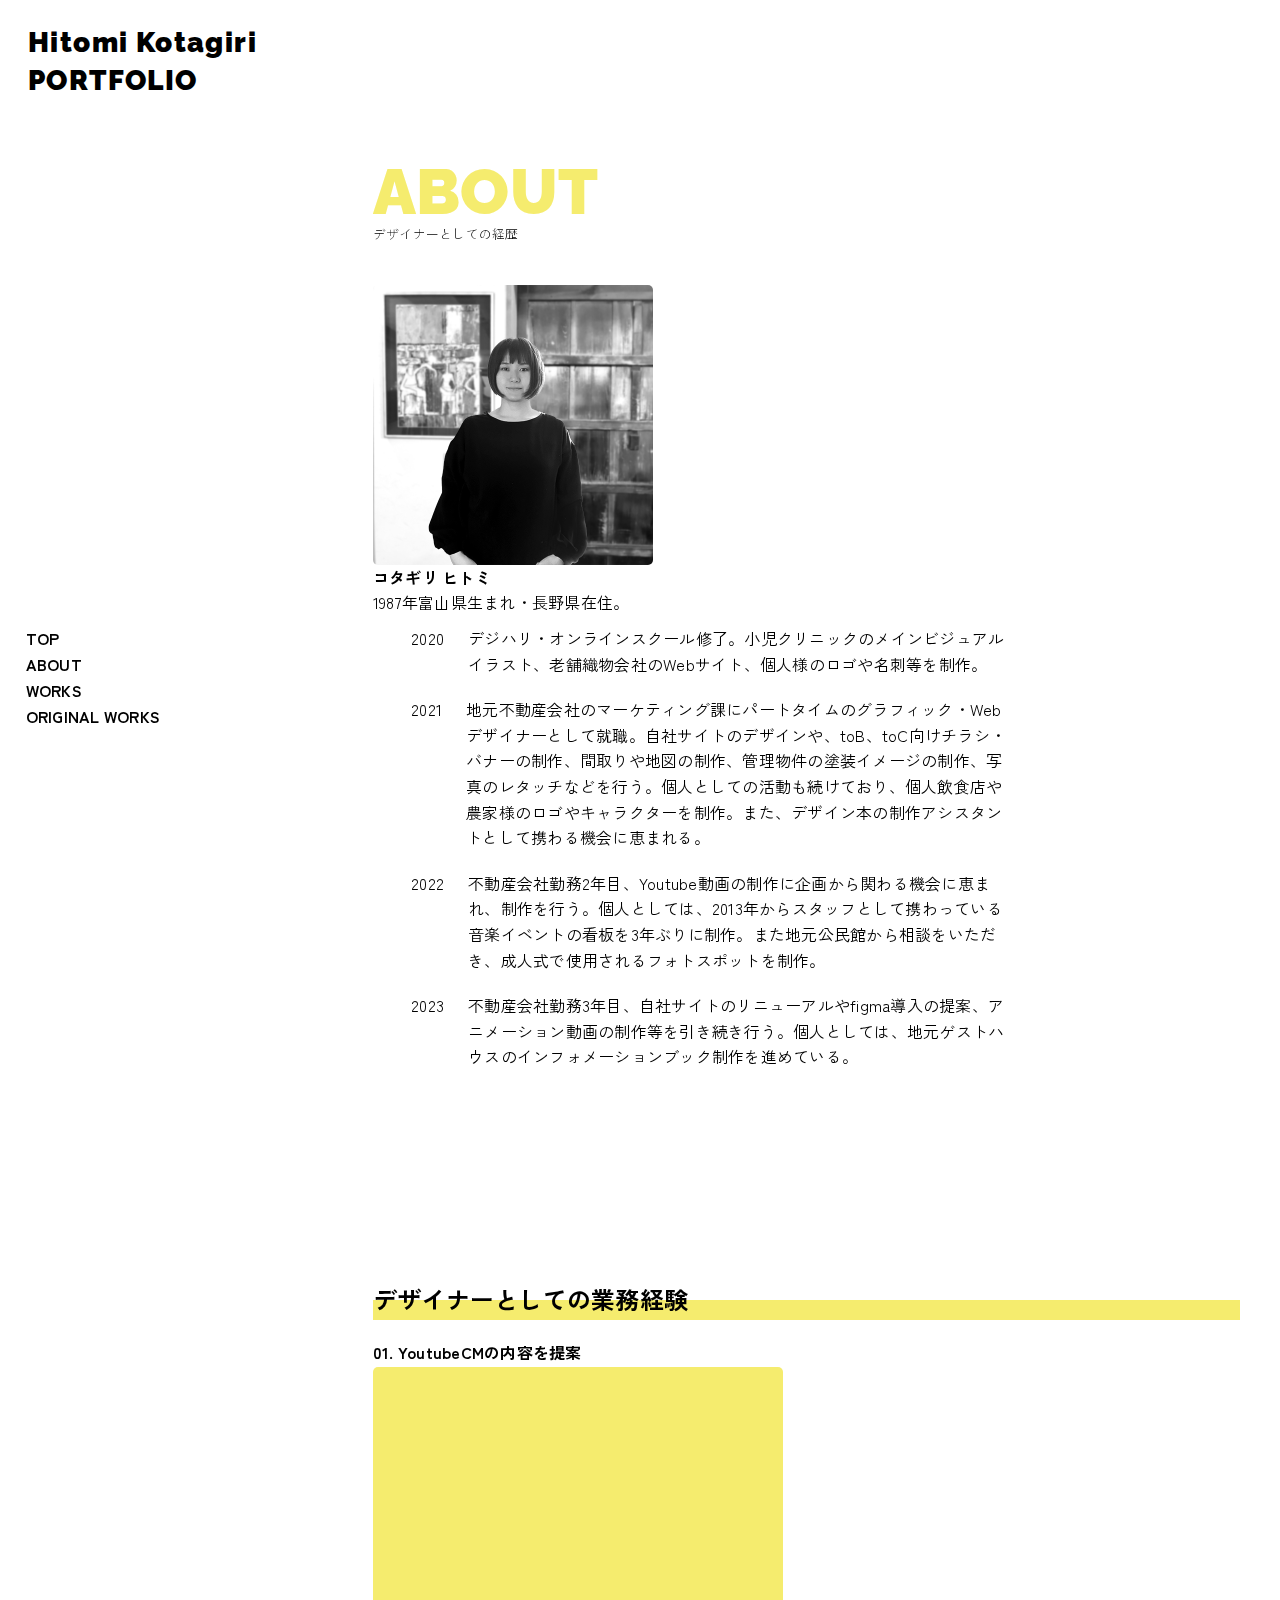
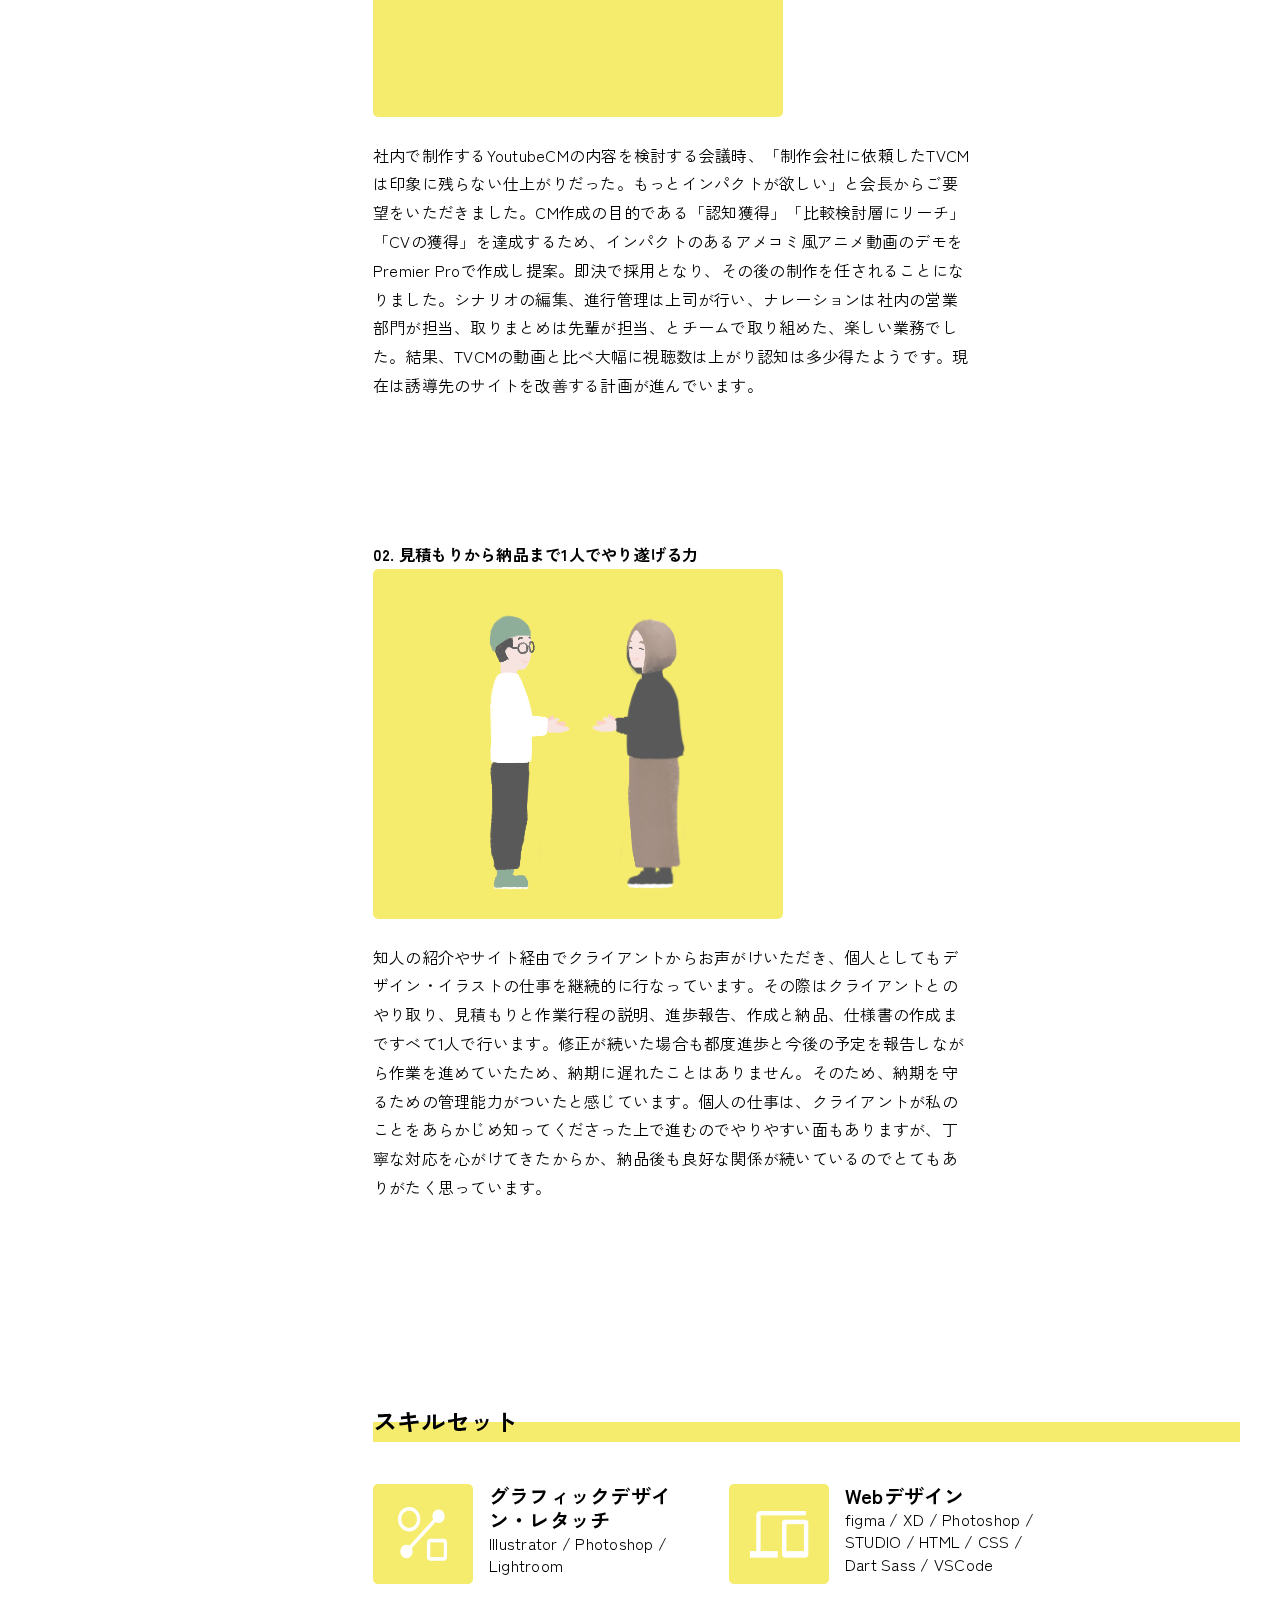
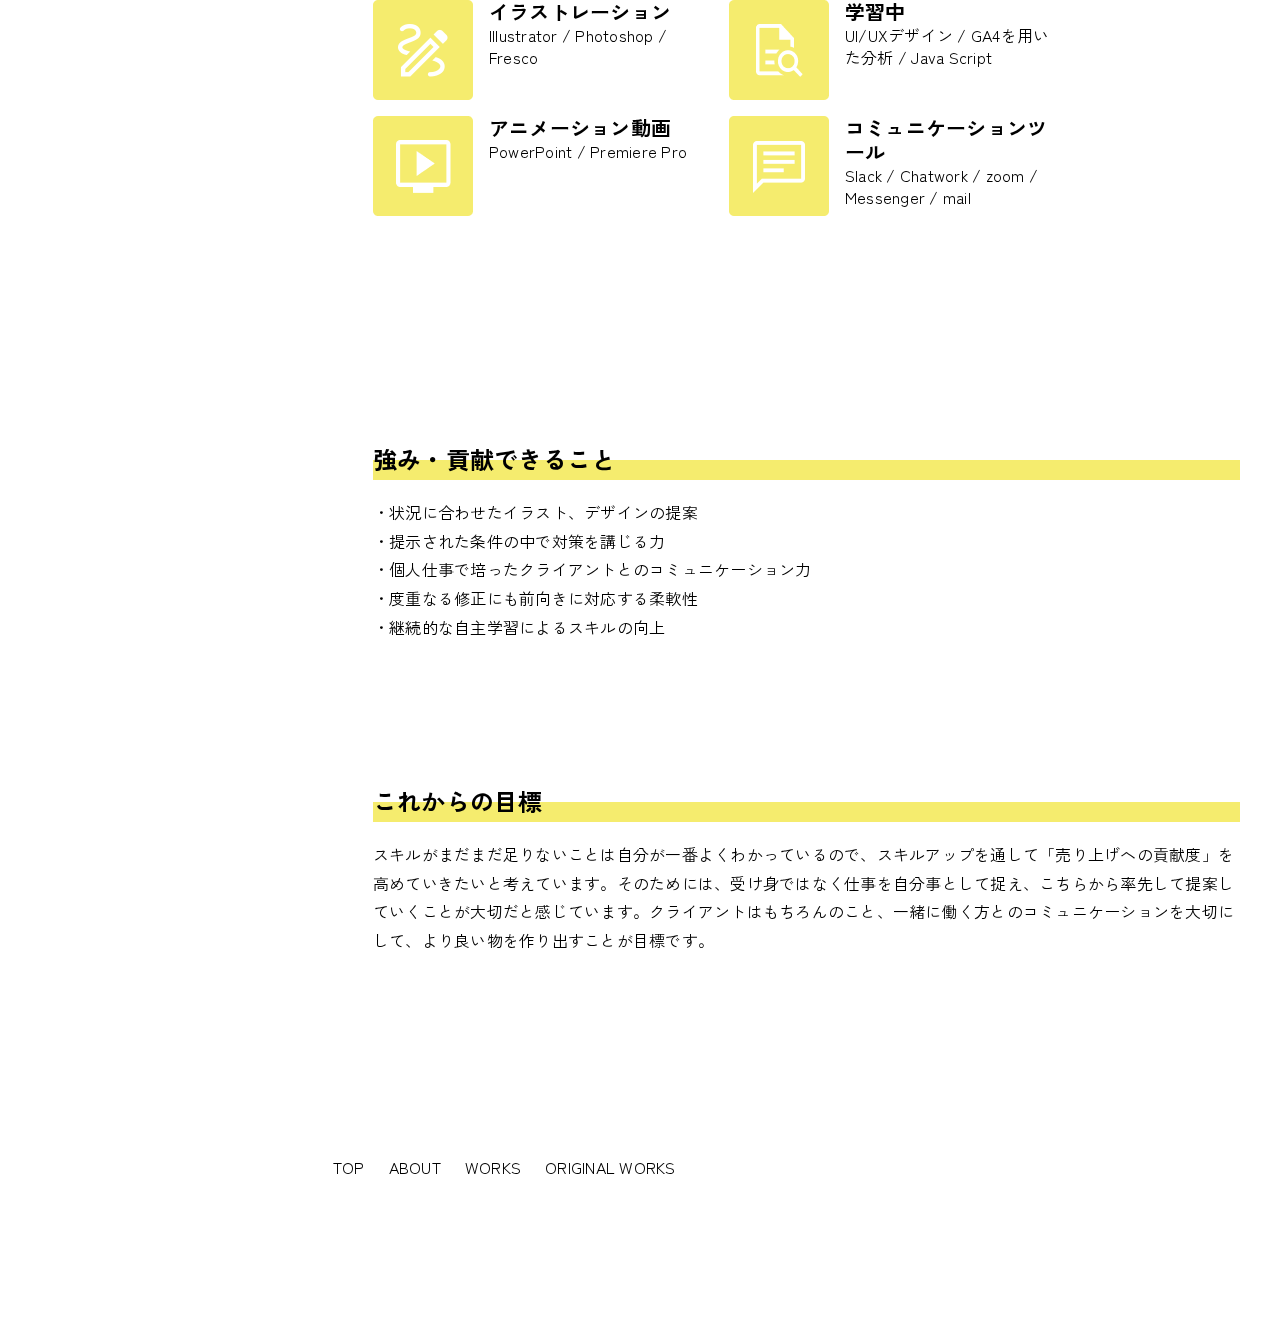
==== about.html @ 3692e44d "Worksとりあえず完成、OriginalWorksは途中" ====
<!doctype html>
<html lang="ja" prefix="og: http://ogp.me/ns#">

<head>
    <meta charset="utf-8">
    <meta name="viewport" content="width=device-width,initial-scale=1.0">
    <meta http-equiv="X-UA-Compatible" content="ie=edge">
    <title>Hitomi Kotagiri PORTFOLIO</title>
    <meta name="Description" content="グラフィックデザイナー/イラストレーター、Kotagiri Hitomiのポートフォリオです。">
    <meta property="og:title" content="Hitomi Kotagiri PORTFOLIO">
    <meta property="og:type" content="website">
    <meta property="og:url" content="https://">
    <meta property="og:image" content="https://">
    <meta property="og:site_name" content="Hitomi Kotagiri PORTFOLIO">
    <meta property="og:description" content="グラフィックデザイナー/イラストレーター、Kotagiri Hitomiのポートフォリオです。">
    <meta name="format-detection" content="telephone=no">
    <meta name="twitter:card" content="summary_large_image">
    <meta name="twitter:site" content="@" />
    <meta property="fb:app_id" content="App-ID" />
    <link rel="icon" href="/images/index/">
    <link rel="stylesheet" href="https://maxcdn.bootstrapcdn.com/font-awesome/4.7.0/css/font-awesome.min.css">
    <link rel="stylesheet" href="css/reset.css">
    <link rel="stylesheet" href="css/style.css">
    <link rel="preconnect" href="https://fonts.googleapis.com">
    <link rel="preconnect" href="https://fonts.gstatic.com" crossorigin>
    <link href="https://fonts.googleapis.com/css2?family=Zen+Kaku+Gothic+New:wght@300;400;500;700;900&display=swap" rel="stylesheet">
    <link href="https://fonts.googleapis.com/css2?family=Raleway:ital,wght@0,100;0,200;0,300;0,400;0,500;0,600;0,700;0,800;0,900;1,100;1,200;1,300;1,400;1,500;1,600;1,700;1,800;1,900&display=swap" rel="stylesheet">
</head>

<body>
    <header>
        <section class="header lower_header">
            <div class="header-container">
                <section>
                    <a href="index.html">
                        <p>Hitomi Kotagiri</p>
                        <p>PORTFOLIO</p>
                    </a>
                </section>
            </div>
        </section>
    </header>

    <main class="main-2">
        <button class="btn" onclick="document.querySelector('html').classList.toggle('open')">
            <img src="images/menu.png" alt="メニュー" class="btn-close" width="50%">
            <img src="images/menu-open.png" alt="メニュー開いた状態" class="btn-open" width="50%">
        </button>
        <nav class="navigation">
            <ul class="header-link">
                <li><a href="index.html">TOP</a></li>
                <li><a href="about.html">ABOUT</a></li>
                <li><a href="works.html">WORKS</a></li>
                <li><a href="originalworks.html">ORIGINAL WORKS</a></li>
            </ul>
        </nav>

        <div  class="main-container">
            <section class="category-container">
                <h4>ABOUT</h4>
                <p class="h4-sub">デザイナーとしての経歴</p>
                <div class="plof">
                    <div class="prof">
                        <img src="images/prof-FIX.jpg" alt="プロフィール写真" width="280" height="auto">
                        <h5>コタギリ ヒトミ</h5>
                        <p>1987年富山県生まれ・長野県在住。</p>
                    </div>
                    <div>
                        <p class="about-plof-text">
                            <div class="about-container">
                                <dl class="about-item">
                                    <dt class="about-title">2020</dt>
                                    <dd class="about-detail">デジハリ・オンラインスクール修了。小児クリニックのメインビジュアルイラスト、老舗織物会社のWebサイト、個人様のロゴや名刺等を制作。</dd>
                                </dl>
                                <dl class="about-item">
                                    <dt class="about-title">2021</dt>
                                    <dd class="about-detail">地元不動産会社のマーケティング課にパートタイムのグラフィック・Webデザイナーとして就職。自社サイトのデザインや、toB、toC向けチラシ・バナーの制作、間取りや地図の制作、管理物件の塗装イメージの制作、写真のレタッチなどを行う。個人としての活動も続けており、個人飲食店や農家様のロゴやキャラクターを制作。また、デザイン本の制作アシスタントとして携わる機会に恵まれる。</dd>
                                </dl>
                                <dl class="about-item">
                                    <dt class="about-title">2022</dt>
                                    <dd class="about-detail">不動産会社勤務2年目、Youtube動画の制作に企画から関わる機会に恵まれ、制作を行う。個人としては、2013年からスタッフとして携わっている音楽イベントの看板を3年ぶりに制作。また地元公民館から相談をいただき、成人式で使用されるフォトスポットを制作。</dd>
                                </dl>
                                <dl class="about-item">
                                    <dt class="about-title">2023</dt>
                                    <dd class="about-detail">不動産会社勤務3年目、自社サイトのリニューアルやfigma導入の提案、アニメーション動画の制作等を引き続き行う。個人としては、地元ゲストハウスのインフォメーションブック制作を進めている。</dd>
                                </dl>
                            </div>
                        </p>
                    </div>
                </div>
            </section>
    
            <section class="category-container">
                <h6 id="cm">デザイナーとしての業務経験</h6>
                <p class="about-line"></p>
                <section class="about-column">
                    <div class="plof">
                        <div>
                            <h5>01. YoutubeCMの内容を提案</h5>
                            <div class="image-anime">
                                <img src="images/cm-column-1.png" alt="提案イラスト1">
                                <img src="images/cm-column-2.png" alt="提案イラスト2">
                            </div>
                        </div>
                        <div>
                            <p class="about-plof-text about-column-text">
                                社内で制作するYoutubeCMの内容を検討する会議時、「制作会社に依頼したTVCMは印象に残らない仕上がりだった。もっとインパクトが欲しい」と会長からご要望をいただきました。CM作成の目的である「認知獲得」「比較検討層にリーチ」「CVの獲得」を達成するため、インパクトのあるアメコミ風アニメ動画のデモをPremier Proで作成し提案。即決で採用となり、その後の制作を任されることになりました。シナリオの編集、進行管理は上司が行い、ナレーションは社内の営業部門が担当、取りまとめは先輩が担当、とチームで取り組めた、楽しい業務でした。結果、TVCMの動画と比べ大幅に視聴数は上がり認知は多少得たようです。現在は誘導先のサイトを改善する計画が進んでいます。
                            </p>
                        </div>
                    </div>
                </section>
                <section class="about-column">
                    <div class="plof">
                        <div>
                            <h5>02. 見積もりから納品まで1人でやり遂げる力</h5>
                            <div class="about-column-img">
                                <img src="images/communication.png" alt="コミュニケーション">
                            </div>
                        </div>
                        <div>
                            <p class="about-plof-text about-column-text">
                                知人の紹介やサイト経由でクライアントからお声がけいただき、個人としてもデザイン・イラストの仕事を継続的に行なっています。その際はクライアントとのやり取り、見積もりと作業行程の説明、進歩報告、作成と納品、仕様書の作成まですべて1人で行います。修正が続いた場合も都度進歩と今後の予定を報告しながら作業を進めていたため、納期に遅れたことはありません。そのため、納期を守るための管理能力がついたと感じています。個人の仕事は、クライアントが私のことをあらかじめ知ってくださった上で進むのでやりやすい面もありますが、丁寧な対応を心がけてきたからか、納品後も良好な関係が続いているのでとてもありがたく思っています。
                            </p>
                        </div>
                    </div>
                </section>
            </section>
    
            <section class="category-container">
                <h6>スキルセット</h6>
                <p class="about-line"></p>
                <section class="about-column skillset">
                    <section class="skillset-list">
                        <img src="images/icon-grafic.png" alt="グラフィックデザイン・レタッチ" width="100">
                        <div class="skillset-text">
                            <h5>グラフィックデザイン・レタッチ</h5>
                            <p>Illustrator / Photoshop / Lightroom</p>
                        </div>
                    </section>
                    <section class="skillset-list">
                        <img src="images/icon-web.png" alt="Webデザイン" width="100">
                        <div class="skillset-text">
                            <h5>Webデザイン</h5>
                            <p>figma / XD / Photoshop / STUDIO / HTML / CSS / Dart Sass /  VSCode<p>
                        </div>
                    </section>
                    <section class="skillset-list">
                        <img src="images/icon-illust.png" alt="イラストレーション" width="100">
                        <div class="skillset-text">
                            <h5>イラストレーション</h5>
                            <p>Illustrator / Photoshop / Fresco</p>
                        </div>
                    </section>
                    <section class="skillset-list">
                        <img src="images/icon-study.png" alt="学習中" width="100">
                        <div class="skillset-text">
                            <h5>学習中</h5>
                            <p>UI/UXデザイン / GA4を用いた分析 / Java Script</p>
                        </div>
                    </section>
                    <section class="skillset-list">
                        <img src="images/icon-anime.png" alt="アニメーション動画" width="100">
                        <div class="skillset-text">
                            <h5>アニメーション動画</h5>
                            <p>PowerPoint / Premiere Pro</p>
                        </div>
                    </section>
                    <section class="skillset-list">
                        <img src="images/icon-com.png" alt="コミュニケーションツール" width="100">
                        <div class="skillset-text">
                            <h5>コミュニケーションツール</h5>
                            <p>Slack / Chatwork / zoom / Messenger / mail</p>
                        </div>
                    </section>
                </section>
            </section>
            
            <section class="category-container">
                <h6>強み・貢献できること</h6>
                <p class="about-line"></p>
                <section class="about-column">
                    <ul>
                        <li>・状況に合わせたイラスト、デザインの提案</li>
                        <li>・提示された条件の中で対策を講じる力</li>
                        <li>・個人仕事で培ったクライアントとのコミュニケーション力</li>
                        <li>・度重なる修正にも前向きに対応する柔軟性</li>
                        <li>・継続的な自主学習によるスキルの向上</li>
                    </ul>        
            </section>
    
            <section class="category-container">
                <h6>これからの目標</h6>
                <p class="about-line"></p>
                <section class="about-column">
                    <p class="about-column-text-nextgorl">スキルがまだまだ足りないことは自分が一番よくわかっているので、スキルアップを通して「売り上げへの貢献度」を高めていきたいと考えています。そのためには、受け身ではなく仕事を自分事として捉え、こちらから率先して提案していくことが大切だと感じています。クライアントはもちろんのこと、一緒に働く方とのコミュニケーションを大切にして、より良い物を作り出すことが目標です。</p>
                </section>
            </section>
        </div>
         
        <footer>
            <ul>
                <li><a href="index.html">TOP</a></li>
                <li><a href="about.html">ABOUT</a></li>
                <li><a href="works.html">WORKS</a></li>
                <li><a href="originalworks.html">ORIGINAL WORKS</a></li>
            </ul>
        </footer>
    </div>
</main>
</body>
</html>
---- css/style.css ----
@charset "UTF-8";
/* CSS Document */
html {
  font-size: 62.5%;
}

:root{
  --yellow: #F5EC6E;
  --black: #000;
  --white: #fff;
  --v-space: clamp(110px, 20vw, 200px);
}

body {
  color: #000;
  font-family: 'Zen Kaku Gothic New', sans-serif, "Helvetica Neue", Arial, "Hiragino Kaku Gothic ProN", "Hiragino Sans", Meiryo, sans-serif;
  font-size: 1.6rem;
  font-weight: 400;
  letter-spacing: 0.025rem;
  line-height: 1.6;
  background-color: var(--white);
}

li {
  list-style: none;
}

a {
  color: var(--black);
  text-decoration: none;
}

img {
  max-width: 100%;
  height: auto;
}

/*************************
*    header
*************************/
.header{
  position: fixed;
  width: 100%;
  height: 800px;
  background: var(--yellow);
}

.header-container{
  position: absolute;
  width: 265px;
  height: 729px;
  left: 28px;
  top: 24px;
  font-family: 'Raleway';
  font-style: normal;
  font-weight: 900;
  font-size: 28px;
  line-height: 38px;
  letter-spacing: 0.05em;
}

.header-link{
  position: fixed;
  font-weight: 700;
  font-size: 16px;
  line-height: 26px;
  top: 625px;
  left: 2vw;
  }

/***********　navigation　**************/
.btn{
  position: fixed;
  right: 8px;
  top: 2.5vh;
}

.open .btn{
  z-index: 110;
}

.btn .btn-close{
  display: revert;
}

.open .btn .btn-close{
  display: none;
}

.btn .btn-open{
  display: none;
}

.open .btn .btn-open{
  display: revert;
}

/* 幅が950px以上 */
@media (min-width:950px){
  .btn{
    display: none;
  }
}

/* 幅が949px以下 */
@media (max-width:949px){
  .navigation .header-link{
    position: fixed;
    inset: 0 -100% 0 100%;
    z-index: 100;
    padding: 40px;
    height: 16%;
    background-color: #fffffff7;
    transition: transform 0.3s;
  }
  .open .navigation .header-link{
    transform: translate(-100%, 0);
  }
  .open body{
    position: relative;
    overflow: hidden;
  }
}

/*************************
*    hero-img
*************************/
  main{
    position: absolute;
    width: 74%;
    margin-left: 26%;
    height: auto;
  }

  .hero-img{
    position: relative;
    width: auto;
    height: clamp(250px, 50vw, 500px);
    margin: 80px 40px 40px 40px;
  }

  .main-img-area{
    text-align: right;
    margin-right: 4vw;
  }

  .hero-title{
    position: absolute;
    width: 36vw;
    height: auto;
    top: 39vh;
    left: 2vw;
  }

  .main-container{
    background-color: #fff;
    padding: 0 40px;
  }

  .hero-text{
  font-size: clamp(14px,2vw,24px);
  font-weight: 500;
  text-align: right;
  margin: 24px 0 80px 0;
  }

  .hero-text span{
    color: var(--yellow);
    margin-right: 1vw;
    font-weight: 700;
    padding-left: 40px;
  }

  /* 幅が949px以下 */
  @media (max-width:949px){
    main{
      width: 100%;
      height: auto;
      margin: auto;
      top: 400px;
    }
    .main-container{
      padding: 0 24px;
    }
    .hero-img{
      margin-top: -40vh;
      width: 64vw;
      height: auto;
    }
    .hero-title{
      width: 57vw;
      height: auto;
      top: 4vh;
      left: 3vw;
    }
  }

  /* 幅が700px以下 */
  @media (max-width:700px){
    .hero-img{
      margin-top: -32vh;
      width: 72vw;
      height: auto;
      padding-bottom: 80px;
    }
    .hero-title{
      width: 80vw;
      height: auto;
      top: 4vh;
      left: 16vw;
    }
  }

/***********　topカテゴリ　**************/

  h4{
    font-family: 'Raleway';
    font-weight: 900;
    font-size: 64px;
    line-height: 1;
    color: var(--yellow);
  }
  .h4-sub{
    font-size: small;
    font-weight: lighter;
    margin-bottom: 40px;
  }
  .about-plof-text{
    max-width: 600px;
    height: auto;
    padding: 0 40px;
  }

  .plof{
    display: flex;
    flex-direction: row;
    flex-wrap: nowrap;
    justify-content: flex-start;
  }
  .plof img{
    border-radius: 5px;
  }

  .btn-category{
    width: clamp(250px, 50vw, 300px);
    border-bottom: 1px solid var(--black);
    text-align: left;
  }
  .button-container{
    text-align: right;
  }
  .category-container{
    margin-bottom: var(--v-space);
  }

  /* 幅が1300px以下 */
  @media (max-width:1300px){
    .plof{
      display: block;
   }
  }

   /* 幅が779px以下 */
    @media (max-width:779px){
    .about-plof-text{
      margin: 24px 0;
      padding: 0;
      }
    }


/******** index_実績一覧 **********/

  .posts-container{
    display: grid;
    grid-template-columns: repeat(2, 1fr);
    gap: 2vw;
    max-width: 900px;
    margin-bottom: 40px;
  }
  .post img{
    aspect-ratio: 1 / 1;
    object-fit: cover;
    width: 100%;
    height: auto;
    border-radius: 5px;
  }
  .post a{
    display: block;
  }
  .post h5{
    margin: 1em 0 0.5em;
    min-height: 0vw;
  }
  .post p{
    max-width: 27em;
    min-height: 0vw;
  }

  /* 幅が477px以下 */
  @media (max-width:477px){
    .posts-container{
      display: flex;
	    overflow-x: scroll;
    }
    .post{
      min-width: 90%;
    }
    .post p{
      margin-bottom: 24px;
    }
  }

/*************************
*    ABOUT
*************************/
.main-2{
  top: 160px;
}

h6{
  position: absolute;
  font-size: 24px;
  font-weight: 700;
  z-index: 1;
}

.about-line{
  position: relative;
  border-bottom: solid 20px var(--yellow);
  top: 20px;
}

.lower_header{
  background-color: #fff;
}

.about-item{
      display: flex;
  }

.about-title{
  margin: 0 24px 0 0;
  padding: 10px 0;
  text-align: left;
  }

.about-detail{
  padding: 10px 0;
  }

.about-container{
  max-width: 600px;
  margin: 0 3vw;
}

.about-column{
  margin: 38px 0 140px 0;
  line-height: 1.8;
}

.about-column-text{
  margin-top: 24px;
  line-height: 1.8;
}

.about-column-img{
  width: 410px;
  height: auto;
}

/******** about-画像切り替え ***********/
.image-anime{
  position: relative;
  overflow: hidden;
  width: 410px;
  height: 350px;
  background-color: var(--yellow);
  border-radius: 5px;
}

.image-anime img{
  display: block;
  position: absolute;
  width: inherit;
  height: inherit;
  opacity: 0;
  animation: slideAnime 8s ease infinite;
}

.image-anime img:nth-of-type(1){
  animation-delay: 0s;
}
.image-anime img:nth-of-type(2){
  animation-delay: 4s;
}
@keyframes slideAnime{
  0%{ opacity: 0;}
  6%{ opacity: 1;}
	50%{ opacity: 1;}
  56%{ opacity: 0;}
	100%{ opacity: 0;}
}

.skillset-text{
  width: 224px;
  padding: 0 16px;
}
.skillset-text h5{
  font-size: 20px;
  line-height: 1.2;
}
.skillset-text p{
  line-height: 1.4;
}
.skillset-list{
  display: flex;
  width: 340px;
  height: auto;
}
.skillset{
  display: flex;
  flex-direction: row;
  flex-wrap: wrap;
  align-content: center;
  justify-content: flex-start;
  align-items: flex-start;
  gap: 16px;
  padding: 24px 0;
  max-width: 1060px;
}
.about-column-text-nextgorl{
  max-width: 1060px;
}

/* 幅が1300px以下 */
@media (max-width:1300px){
  .about-column-text{
    padding: 0;
  }
}

 /* 幅が949px以下 */
 @media (max-width:949px){
 }

/* 幅が477px以下 */
@media (max-width:477px){
  .image-anime {
    width: 328px;
    height: 280px;
    margin: auto;
  }
  .about-column-img{
    width: 90%;
  }
  .btn{
    right: 8xw;
  }
}

/*************************
*    WORKS
*************************/
/* ポップアップウインドウの設定 */
.popup {
  background-color: #efefef;
  box-shadow: 0 0 0 9999px rgba(0, 0, 0, .8);
  border-radius: 5px;
  display: none;
  position: fixed;
  top: 0;
  left: 0;
  right: 0;
  bottom: 0;
  margin: auto;
  width: 90vw;
  height: 90vh;
  overflow-y: scroll;
}
.pop-img img{
  border-radius: 5px;
}

/* チェックボックスの初期設定 */
#popup-on-1{
  display: none;
}
#popup-on-2{
  display: none;
}
#popup-on-3{
  display: none;
}
#popup-on-4{
  display: none;
}
#popup-on-5{
  display: none;
}
#popup-on-6{
  display: none;
}
#popup-on-7{
  display: none;
}
#popup-on-8{
  display: none;
}

/* チェックされたらポップアップウインドウを開く */
#popup-on-1:checked + .popup{
  display: block;
}
#popup-on-2:checked + .popup{
  display: block;
}
#popup-on-3:checked + .popup{
  display: block;
}
#popup-on-4:checked + .popup{
  display: block;
}
#popup-on-5:checked + .popup{
  display: block;
}
#popup-on-6:checked + .popup{
  display: block;
}
#popup-on-7:checked + .popup{
  display: block;
}
#popup-on-8:checked + .popup{
  display: block;
}

/* 閉じるアイコン（右上） */
.icon-close{
  color: var(--black);
  font-size: 30px;
  padding: 0 10px;
  position: absolute;
  right: 0;
}

/* 閉じるボタン */
.x-close{
  font-family: 'Raleway';
  font-weight: 600;
  background: var(--white);
  border-radius: 30px;
  color: var(--black);
  padding: 10px;
  cursor: pointer;
  margin: 10px auto;
  width: 90%;
  text-align: center;
}

/* 開くボタン */
.x-open{
  background: #fff;
  border-radius: 10px;
  color: #fff;
  padding: 10px;
  cursor: pointer;
  margin: auto;
  width: 95%;
  text-align: center;
}

/* ポップアップの内容 */
.pop-container{
  display: flex;
  flex-direction: row;
  flex-wrap: wrap;
  align-content: flex-start;
  justify-content: flex-start;
  align-items: center;
  gap: 4px;
}
.popup-content{
  margin: 40px auto 40px auto;
  width: 90%;
  animation-name: fade;
  animation-duration: 2s;
}

@keyframes fade{
0%{
  opacity: 0;
}
100%{
  opacity: 1;
}
}

.popup-inner{
  max-width: 1080px;
  margin: auto;
}

.popup-inner h5{
  margin-bottom: 24px;
}
.popup-inner p{
  max-width: 1080px;
  line-height: 1.8;
  margin: 24px 0;
}

.garally-staff-container{
  color: #707070;
  margin: 40px 0;
}

.garally-staff-list{
  display: flex;
}
.staff-title{
  padding: 2px 0;
  margin: 0 16px 0 0;
  text-align: left;
}
.staff-detail{
  padding: 2px 0;
}
.pop-inner-img{
  gap: 24px;
  display: flex;
  flex-direction: row;
  flex-wrap: wrap;
  justify-content: flex-start;
}
.link-text{
  color: rgb(44, 115, 214);
  font-weight: bold;
}

/*************************
*    footer
*************************/
footer ul{
  display: flex;
  gap: 24px;
  padding-bottom: 160px;
}

@media (max-width:477px){
  footer ul{
    display: block;
    margin: 16px 0;
  }
}
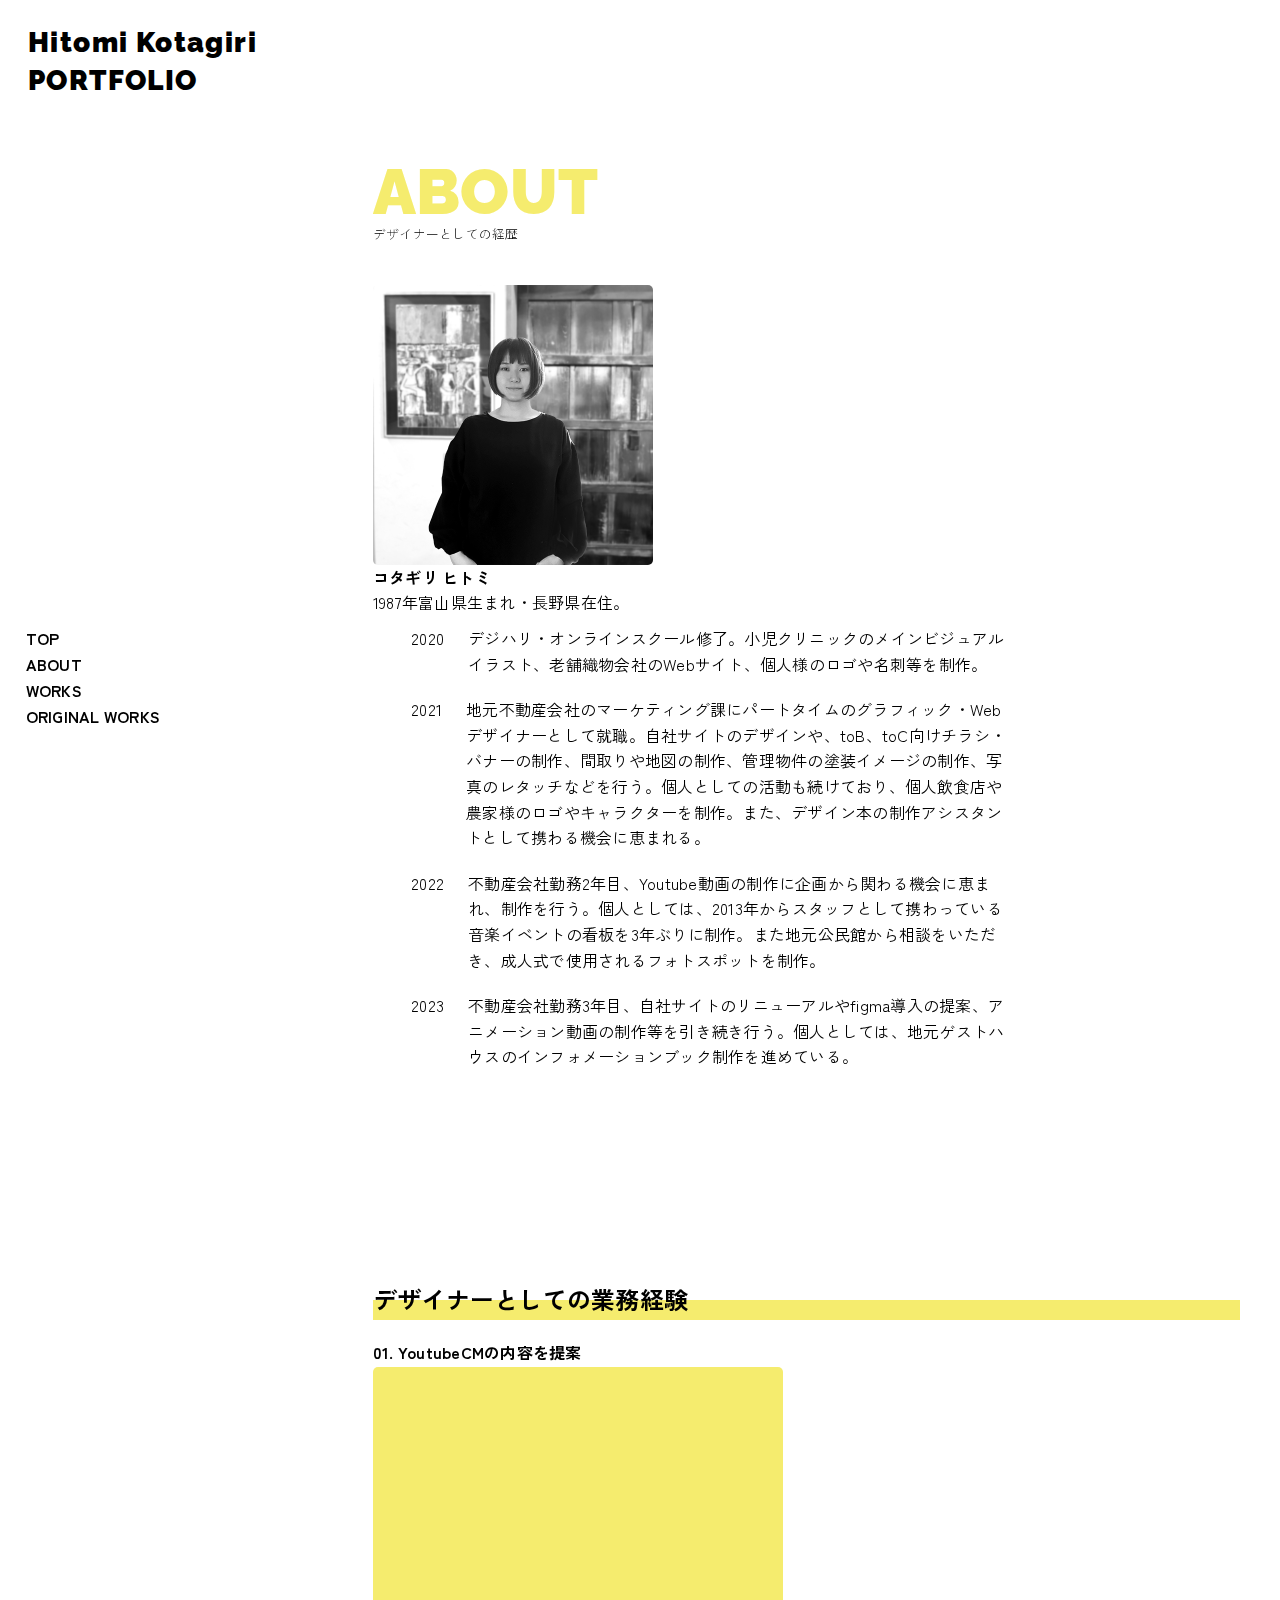
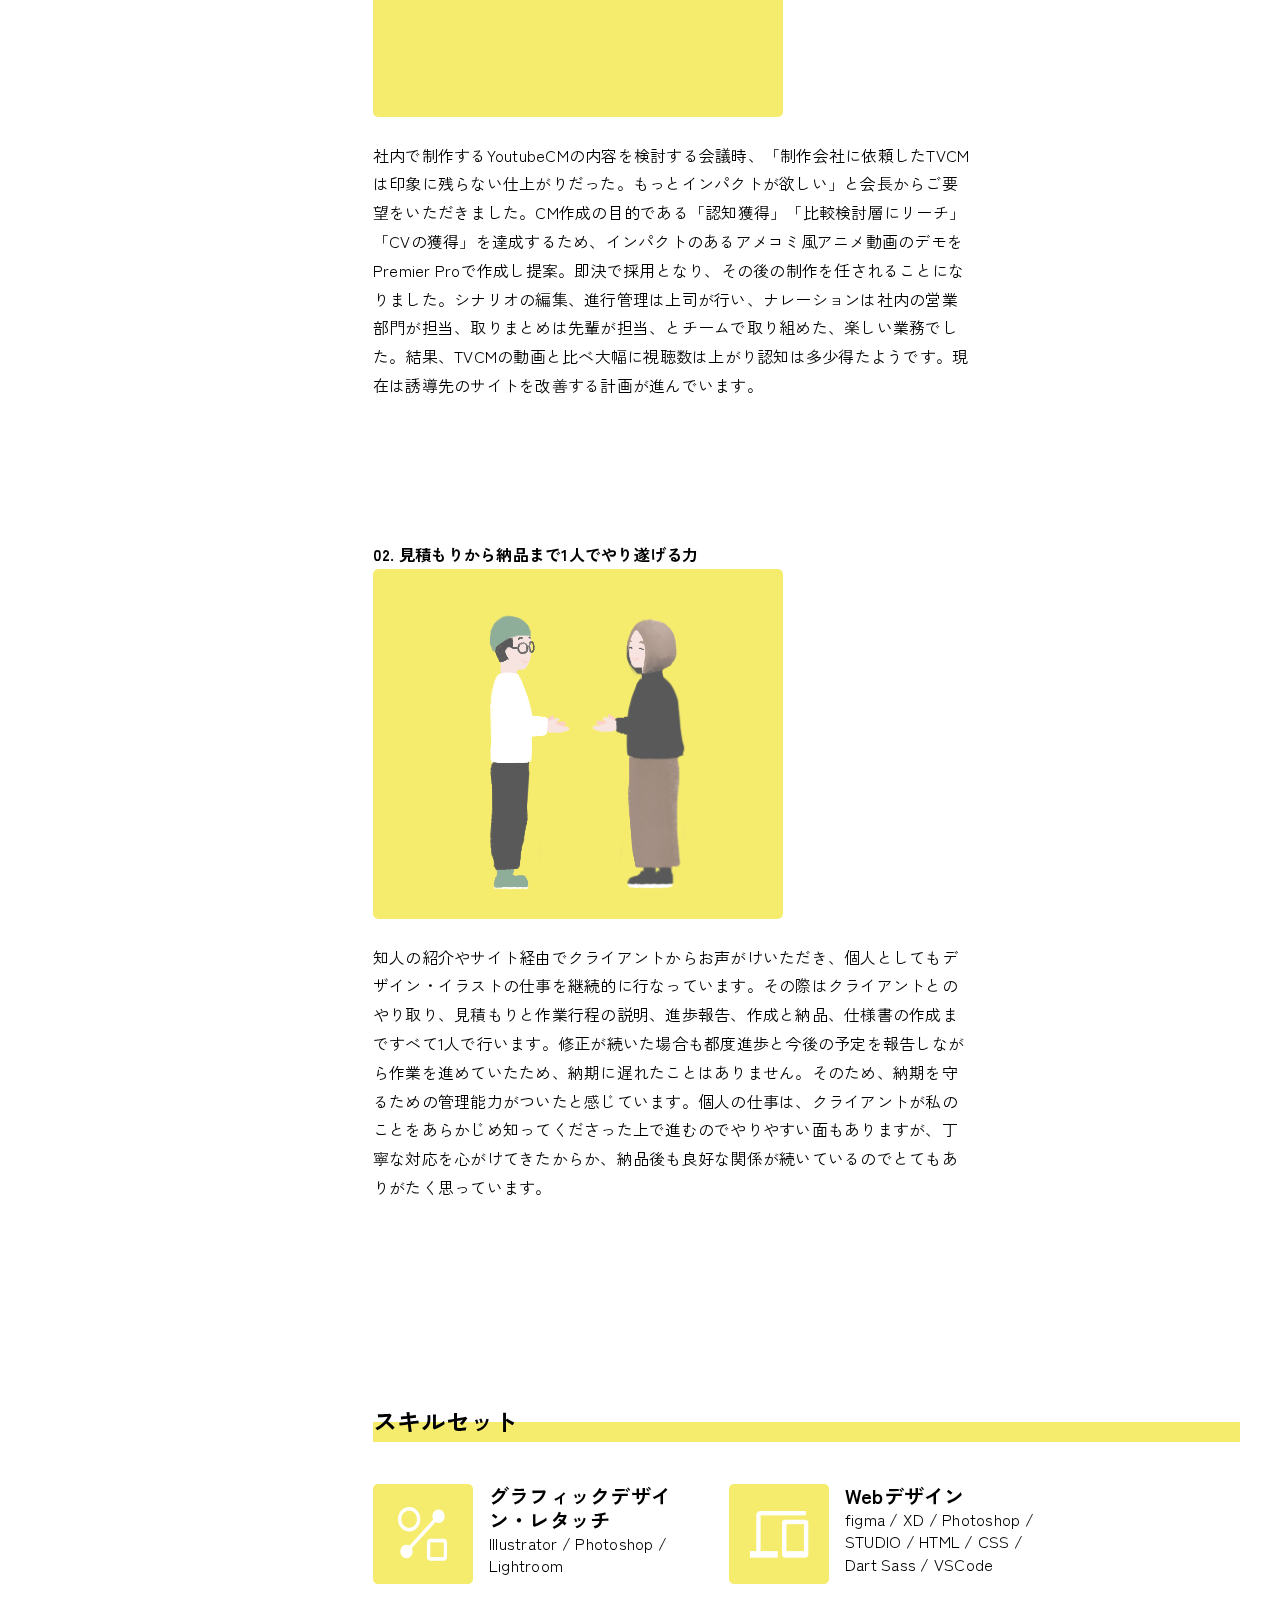
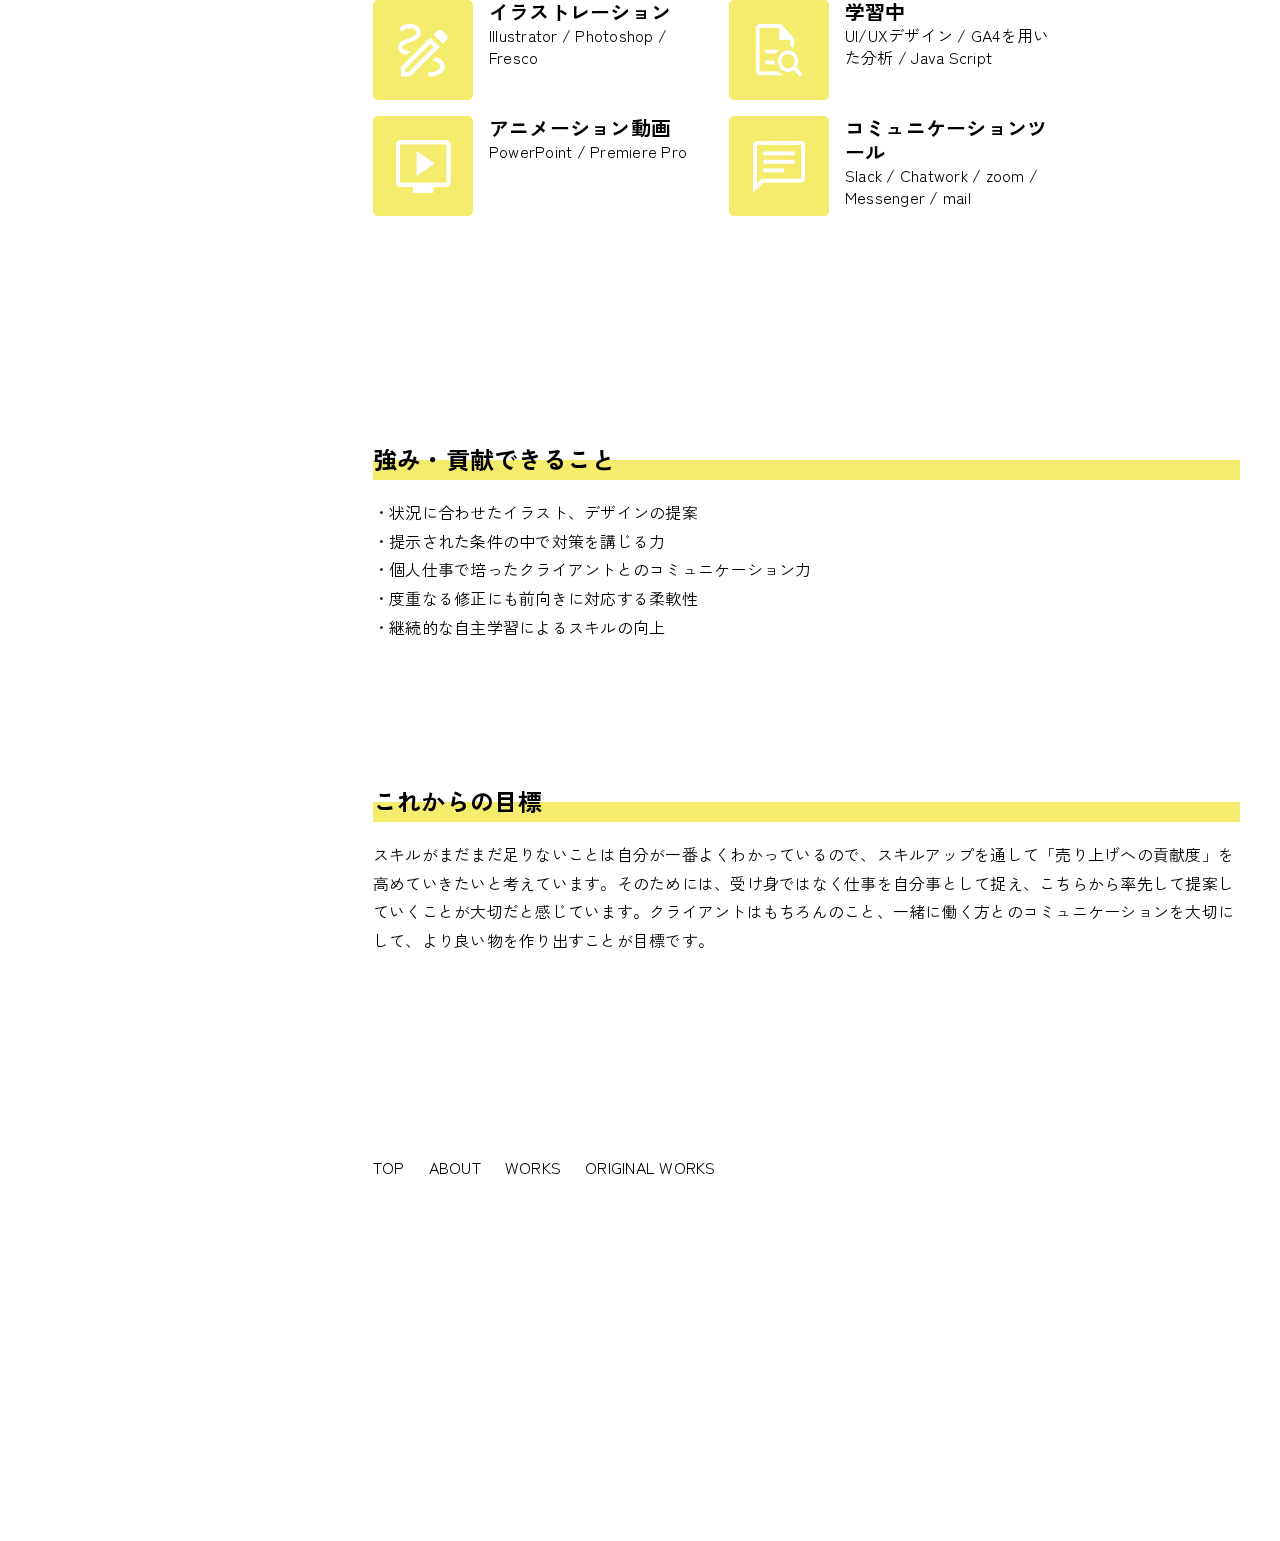
==== commit a01eac7e: "実績更新と調整" ====
--- a/about.html
+++ b/about.html
@@ -195,16 +195,15 @@
                     <p class="about-column-text-nextgorl">スキルがまだまだ足りないことは自分が一番よくわかっているので、スキルアップを通して「売り上げへの貢献度」を高めていきたいと考えています。そのためには、受け身ではなく仕事を自分事として捉え、こちらから率先して提案していくことが大切だと感じています。クライアントはもちろんのこと、一緒に働く方とのコミュニケーションを大切にして、より良い物を作り出すことが目標です。</p>
                 </section>
             </section>
+            <footer>
+                <ul>
+                    <li><a href="index.html">TOP</a></li>
+                    <li><a href="about.html">ABOUT</a></li>
+                    <li><a href="works.html">WORKS</a></li>
+                    <li><a href="originalworks.html">ORIGINAL WORKS</a></li>
+                </ul>
+            </footer>
         </div>
-         
-        <footer>
-            <ul>
-                <li><a href="index.html">TOP</a></li>
-                <li><a href="about.html">ABOUT</a></li>
-                <li><a href="works.html">WORKS</a></li>
-                <li><a href="originalworks.html">ORIGINAL WORKS</a></li>
-            </ul>
-        </footer>
     </div>
 </main>
 </body>
--- a/css/style.css
+++ b/css/style.css
@@ -625,13 +625,6 @@
 .staff-detail{
   padding: 2px 0;
 }
-.pop-inner-img{
-  gap: 24px;
-  display: flex;
-  flex-direction: row;
-  flex-wrap: wrap;
-  justify-content: flex-start;
-}
 .link-text{
   color: rgb(44, 115, 214);
   font-weight: bold;
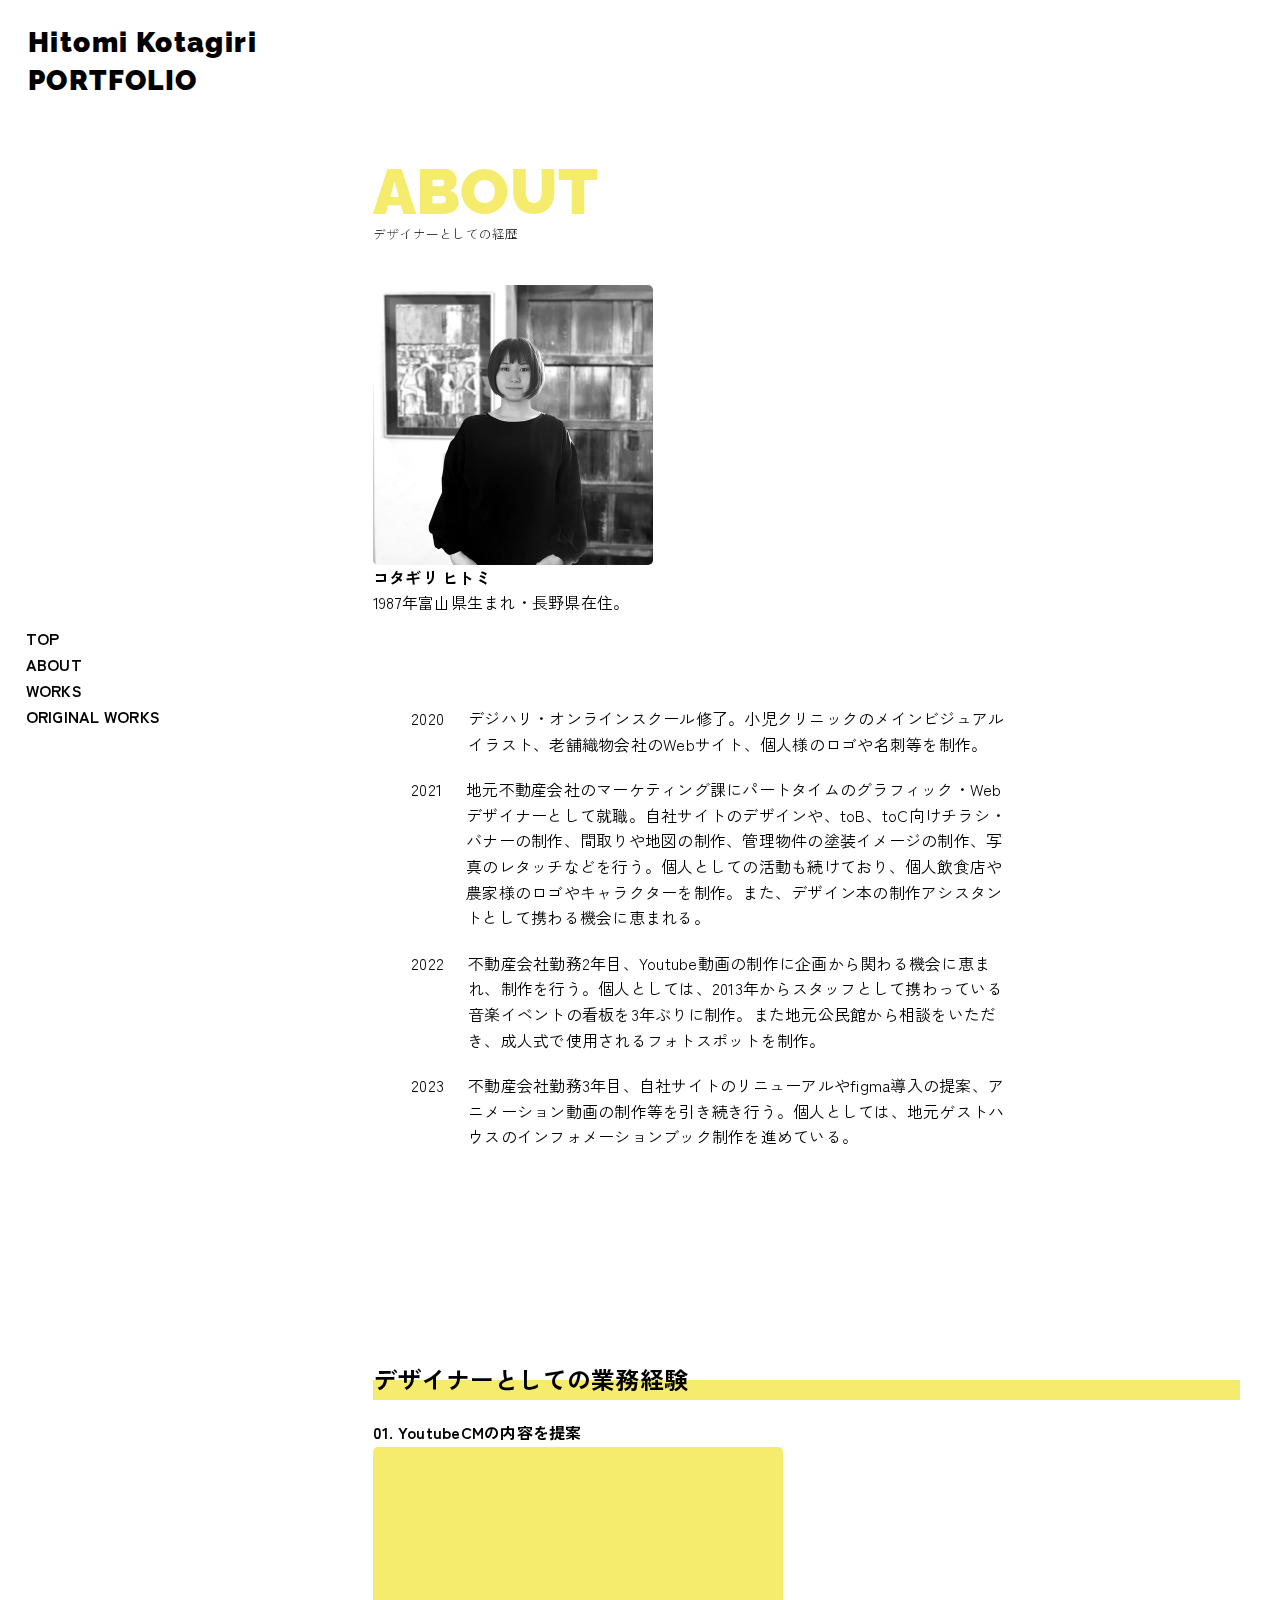
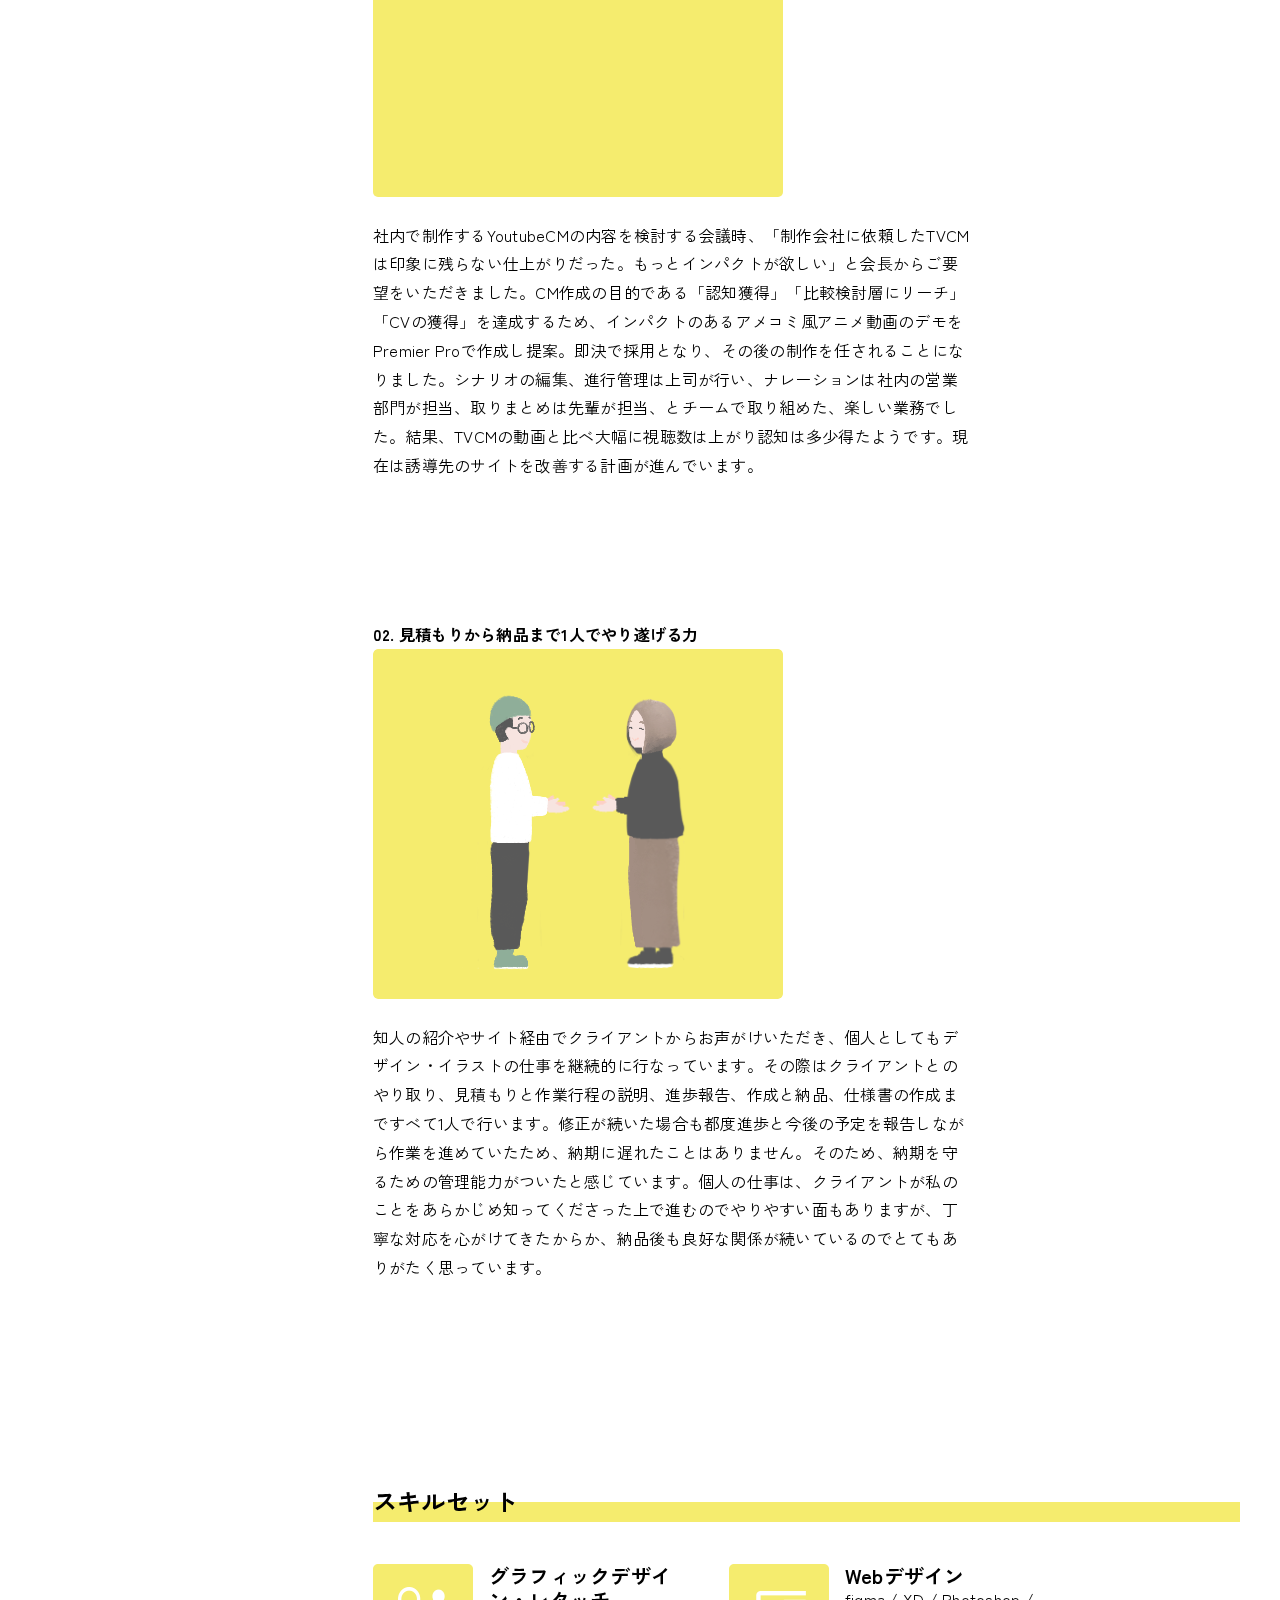
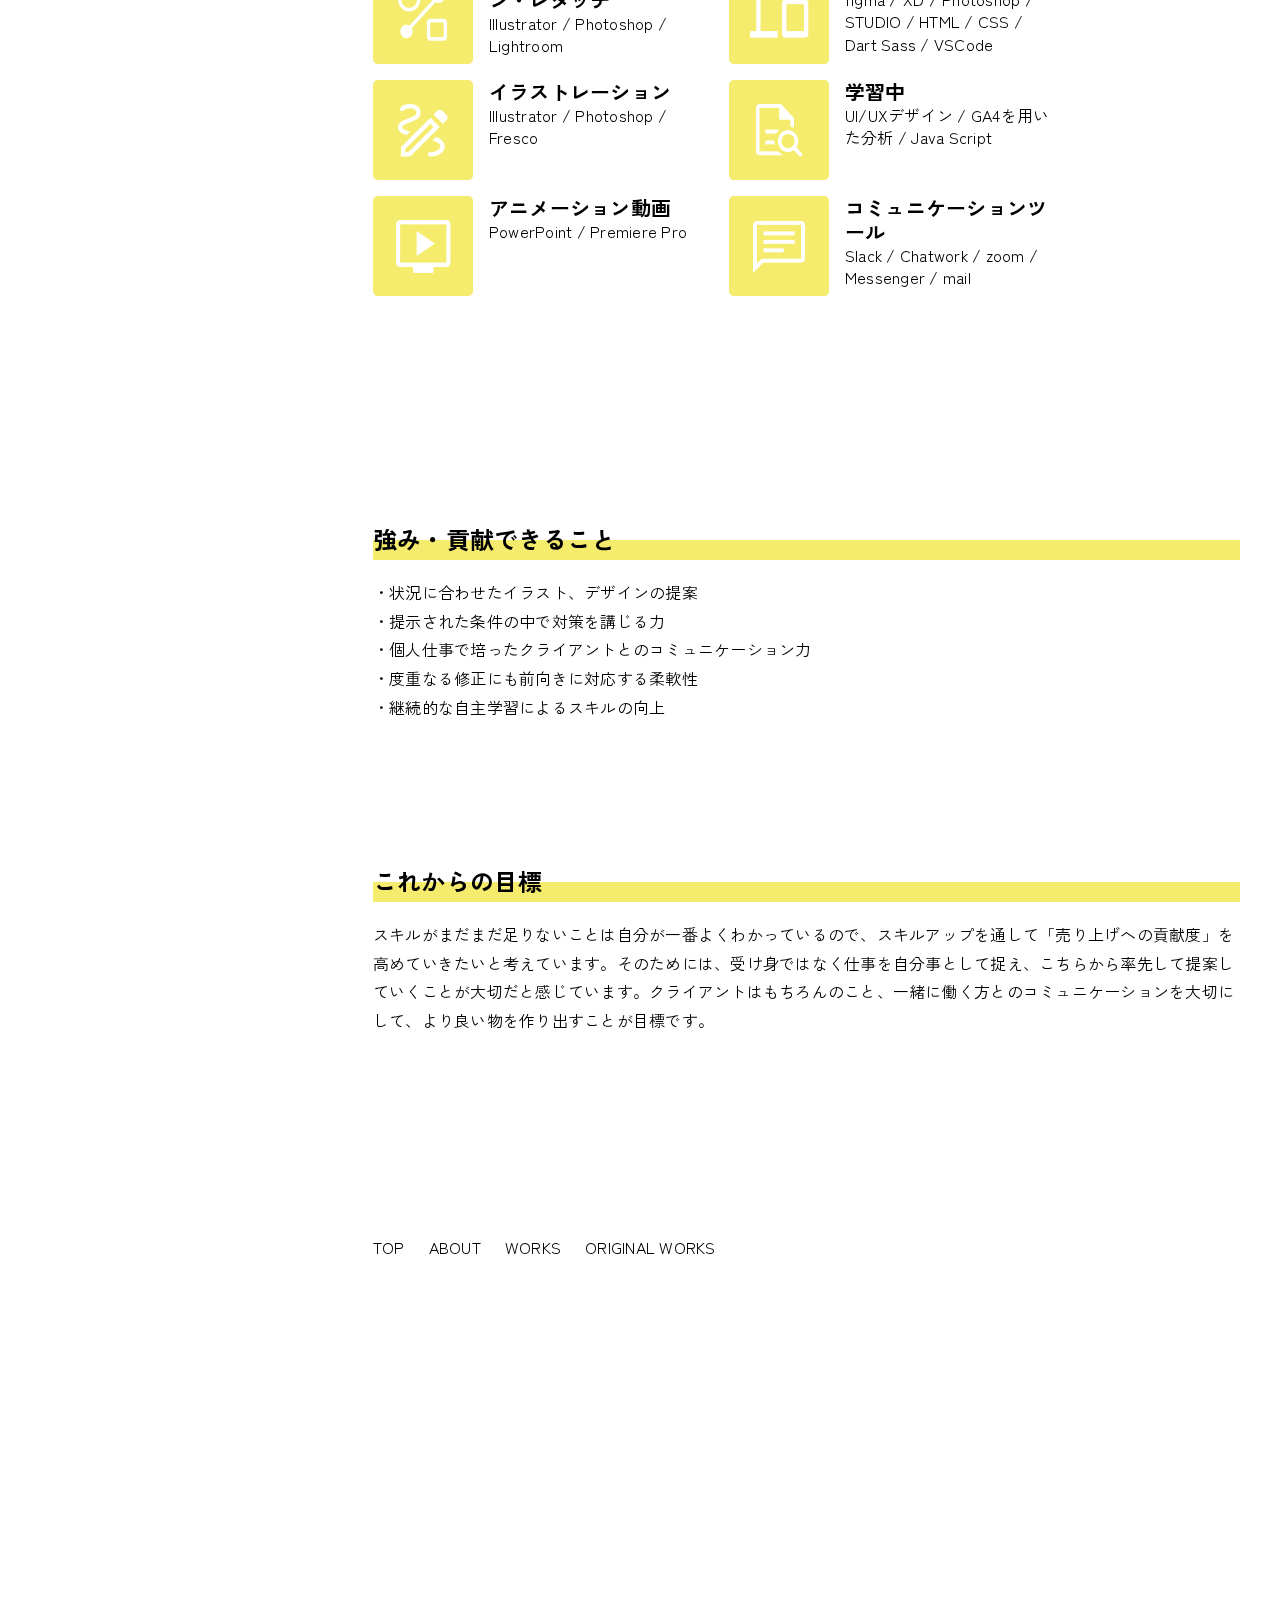
==== commit 4a1d1488: "アニメーション設定" ====
--- a/about.html
+++ b/about.html
@@ -27,7 +27,7 @@
     <link href="https://fonts.googleapis.com/css2?family=Raleway:ital,wght@0,100;0,200;0,300;0,400;0,500;0,600;0,700;0,800;0,900;1,100;1,200;1,300;1,400;1,500;1,600;1,700;1,800;1,900&display=swap" rel="stylesheet">
 </head>
 
-<body>
+<body  class="wrap">
     <header>
         <section class="header lower_header">
             <div class="header-container">
@@ -206,5 +206,21 @@
         </div>
     </div>
 </main>
+<!-- スクロールでふわっと表示 -->
+<script type="text/javascript">
+    const targets = document.getElementsByClassName('fade');
+    for(let i = targets.length; i--;){
+     let observer = new IntersectionObserver((entries, observer) => {
+      for(let j = entries.length; j--;){
+       if (entries[j].isIntersecting) {
+        entries[j].target.classList.add('active');
+       } else{
+        entries[j].target.classList.remove('active');
+       }
+      }
+     });
+     observer.observe(targets[i]);
+    }
+    </script>
 </body>
 </html>--- a/css/style.css
+++ b/css/style.css
@@ -33,6 +33,27 @@
 img {
   max-width: 100%;
   height: auto;
+}
+
+/********* cssのみ ふわっとページ遷移 *********/
+.wrap {
+	animation: fadein 3s forwards;
+}
+
+@keyframes fadein {
+	0% {opacity: 0}
+	100% {opacity: 1}
+}
+
+/********* javascriptでスクロール時にフェードイン*********/
+.fade {
+	opacity: 0;
+	transform: translateY(30px);
+	transition: opacity 1.5s, transform 1s;
+}
+.fade.active {
+	opacity: 1;
+	transform: translateY(0px);
 }
 
 /*************************
@@ -158,7 +179,7 @@
   }
 
   .hero-text{
-  font-size: clamp(14px,2vw,24px);
+  font-size: clamp(13px,2vw,24px);
   font-weight: 500;
   text-align: right;
   margin: 24px 0 80px 0;
@@ -170,7 +191,7 @@
     font-weight: 700;
     padding-left: 40px;
   }
-
+  
   /* 幅が949px以下 */
   @media (max-width:949px){
     main{
@@ -228,7 +249,7 @@
   .about-plof-text{
     max-width: 600px;
     height: auto;
-    padding: 0 40px;
+    padding: 40px;
   }
 
   .plof{
@@ -239,6 +260,7 @@
   }
   .plof img{
     border-radius: 5px;
+    animation: var(--fadeup);
   }
 
   .btn-category{
@@ -295,6 +317,9 @@
   .post p{
     max-width: 27em;
     min-height: 0vw;
+  }
+  .posts-text-container{
+    padding: 8px;
   }
 
   /* 幅が477px以下 */
@@ -440,10 +465,6 @@
   }
 }
 
- /* 幅が949px以下 */
- @media (max-width:949px){
- }
-
 /* 幅が477px以下 */
 @media (max-width:477px){
   .image-anime {
@@ -474,13 +495,23 @@
   right: 0;
   bottom: 0;
   margin: auto;
-  width: 90vw;
+  width: 56vw;
   height: 90vh;
   overflow-y: scroll;
 }
+
+ /* 幅が949px以下 */
+ @media (max-width:949px){
+  .popup{
+    width: 90vw;
+    height: 90vh;
+  }
+ }
+
 .pop-img img{
   border-radius: 5px;
 }
+
 
 /* チェックボックスの初期設定 */
 #popup-on-1{
@@ -643,5 +674,6 @@
   footer ul{
     display: block;
     margin: 16px 0;
+    padding-bottom: 0;
   }
 }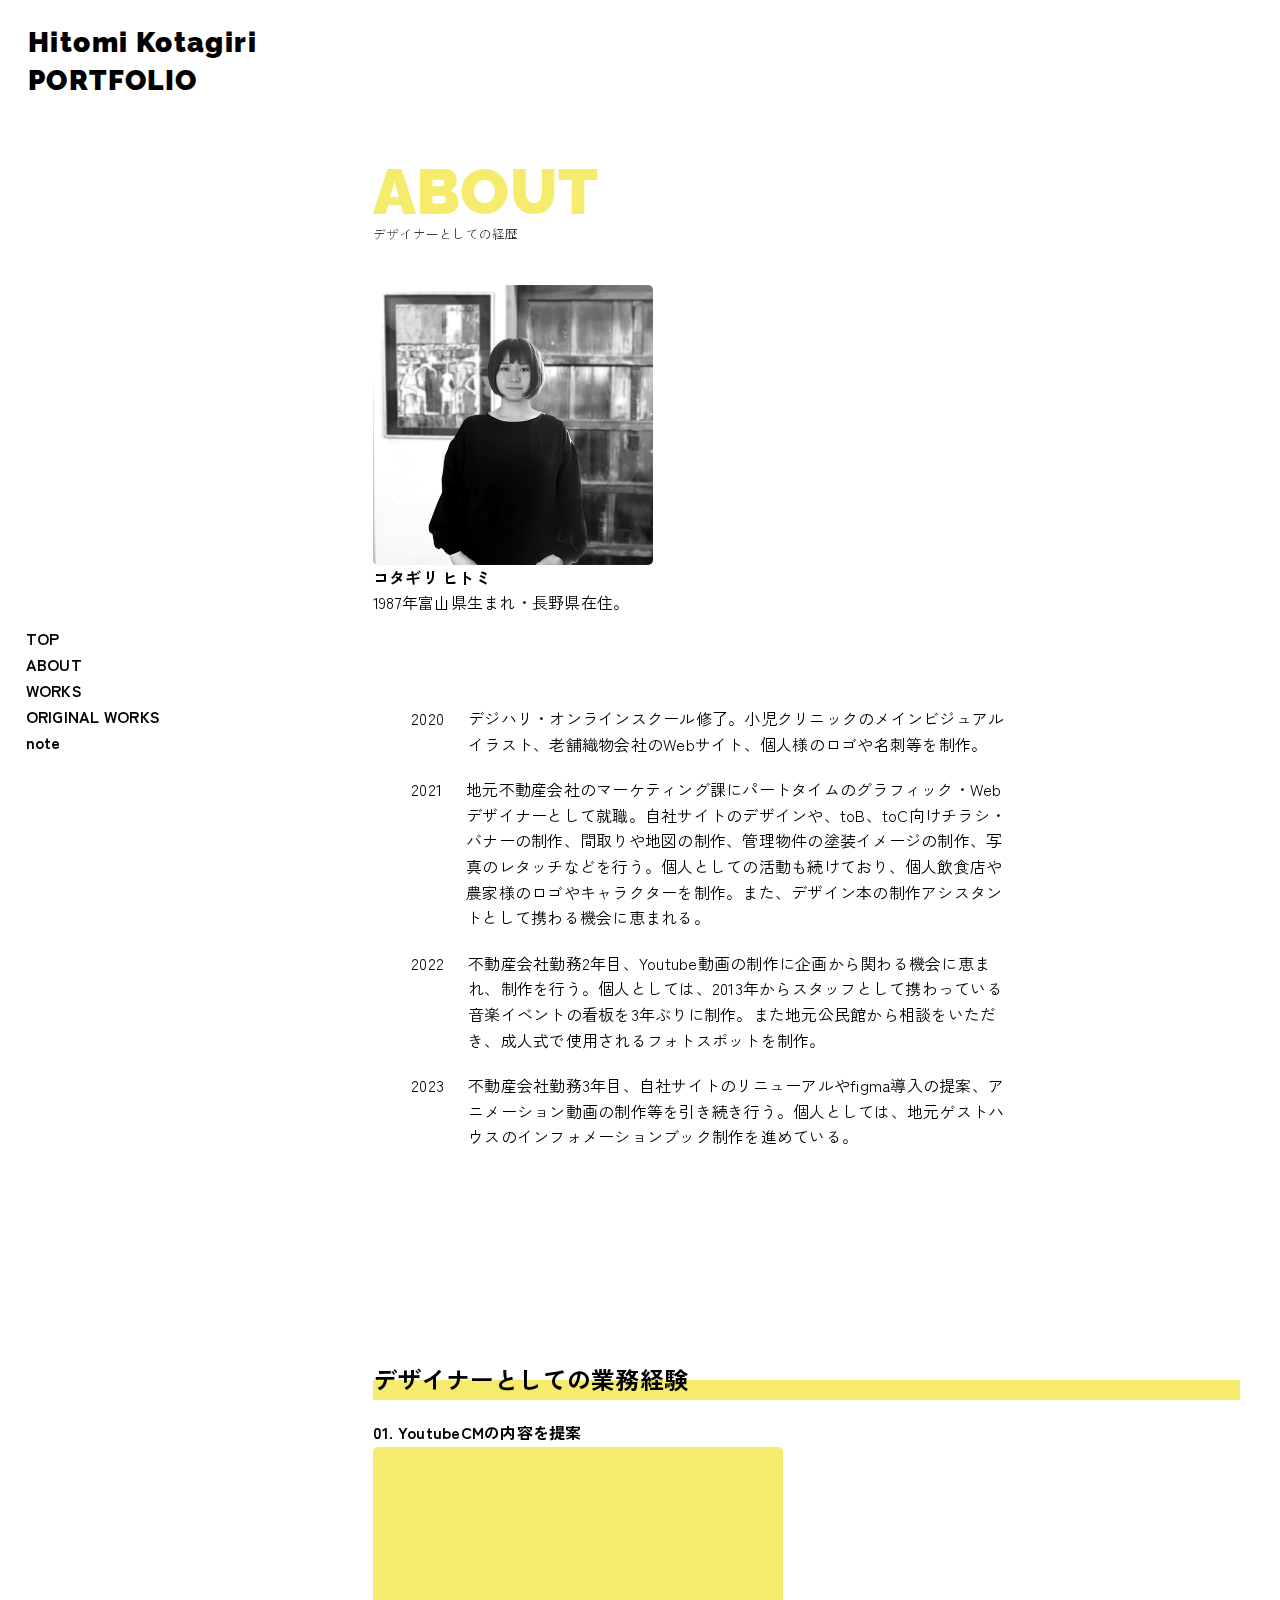
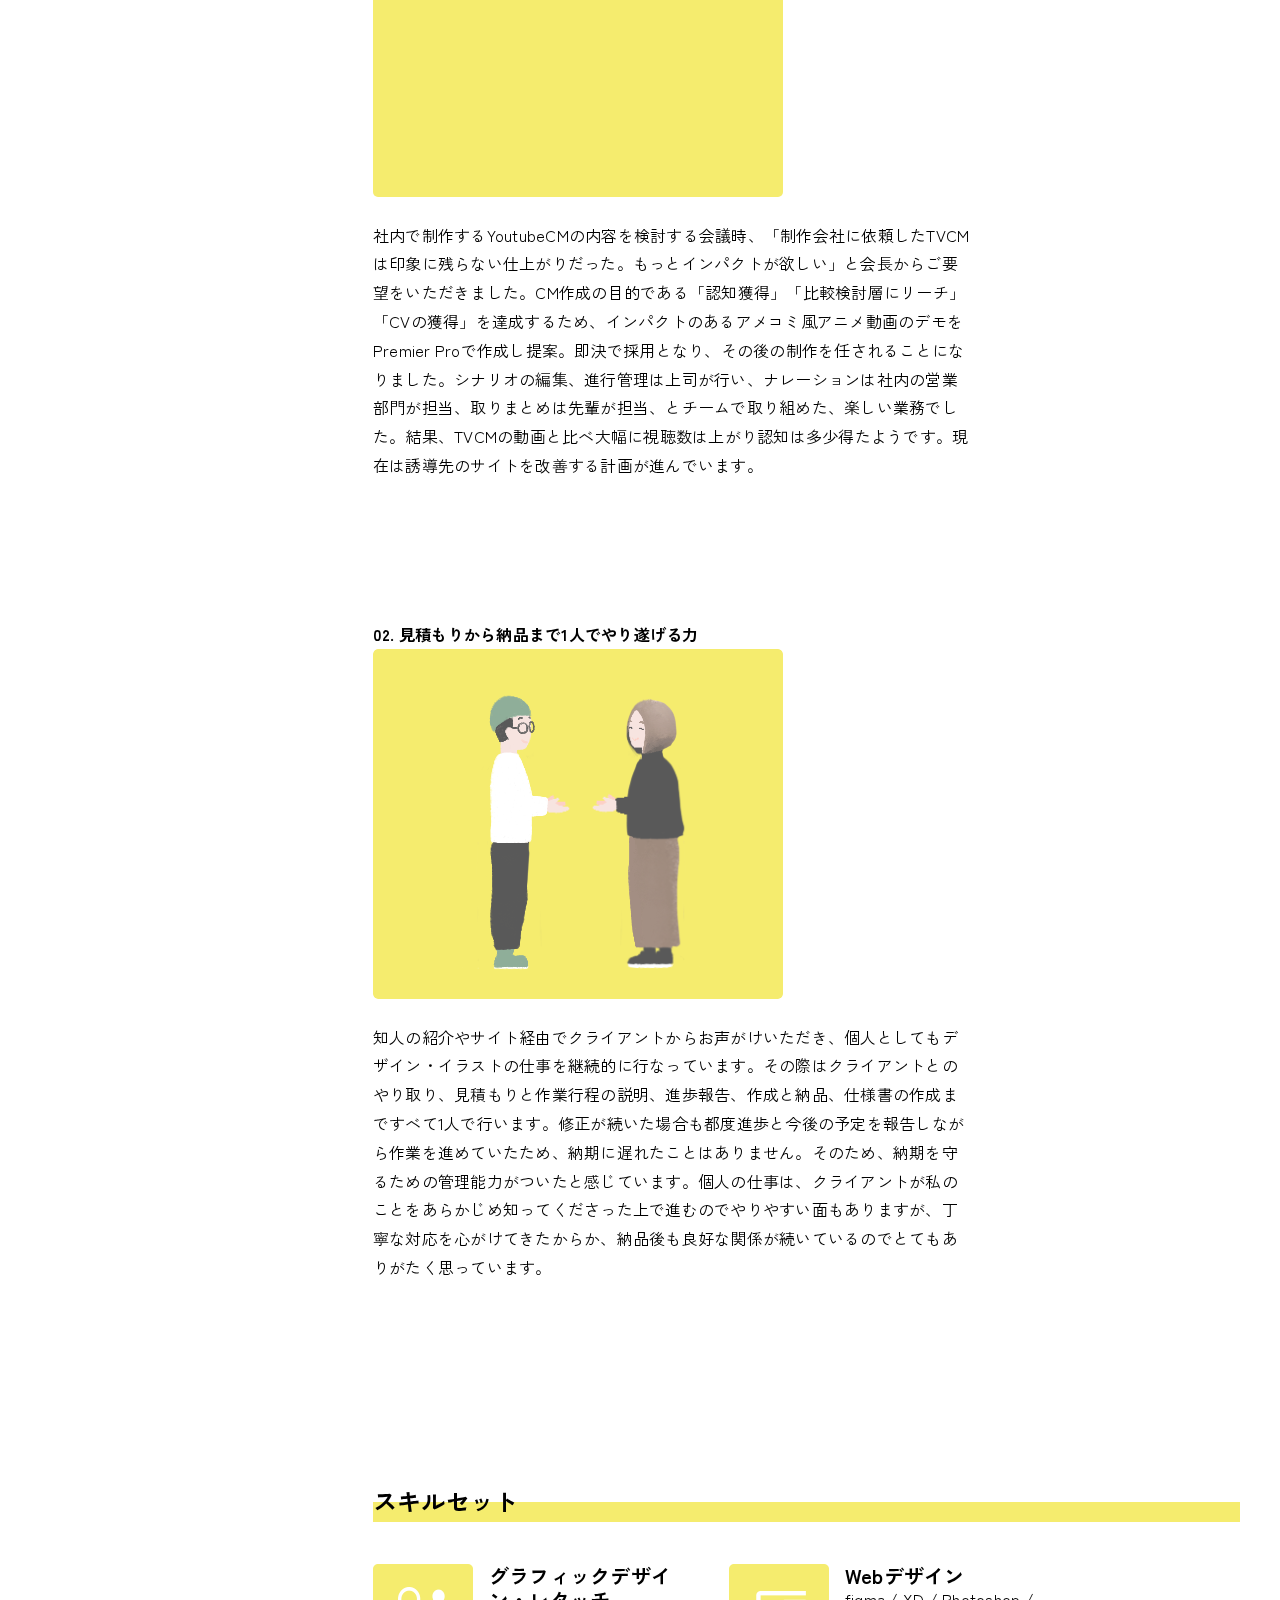
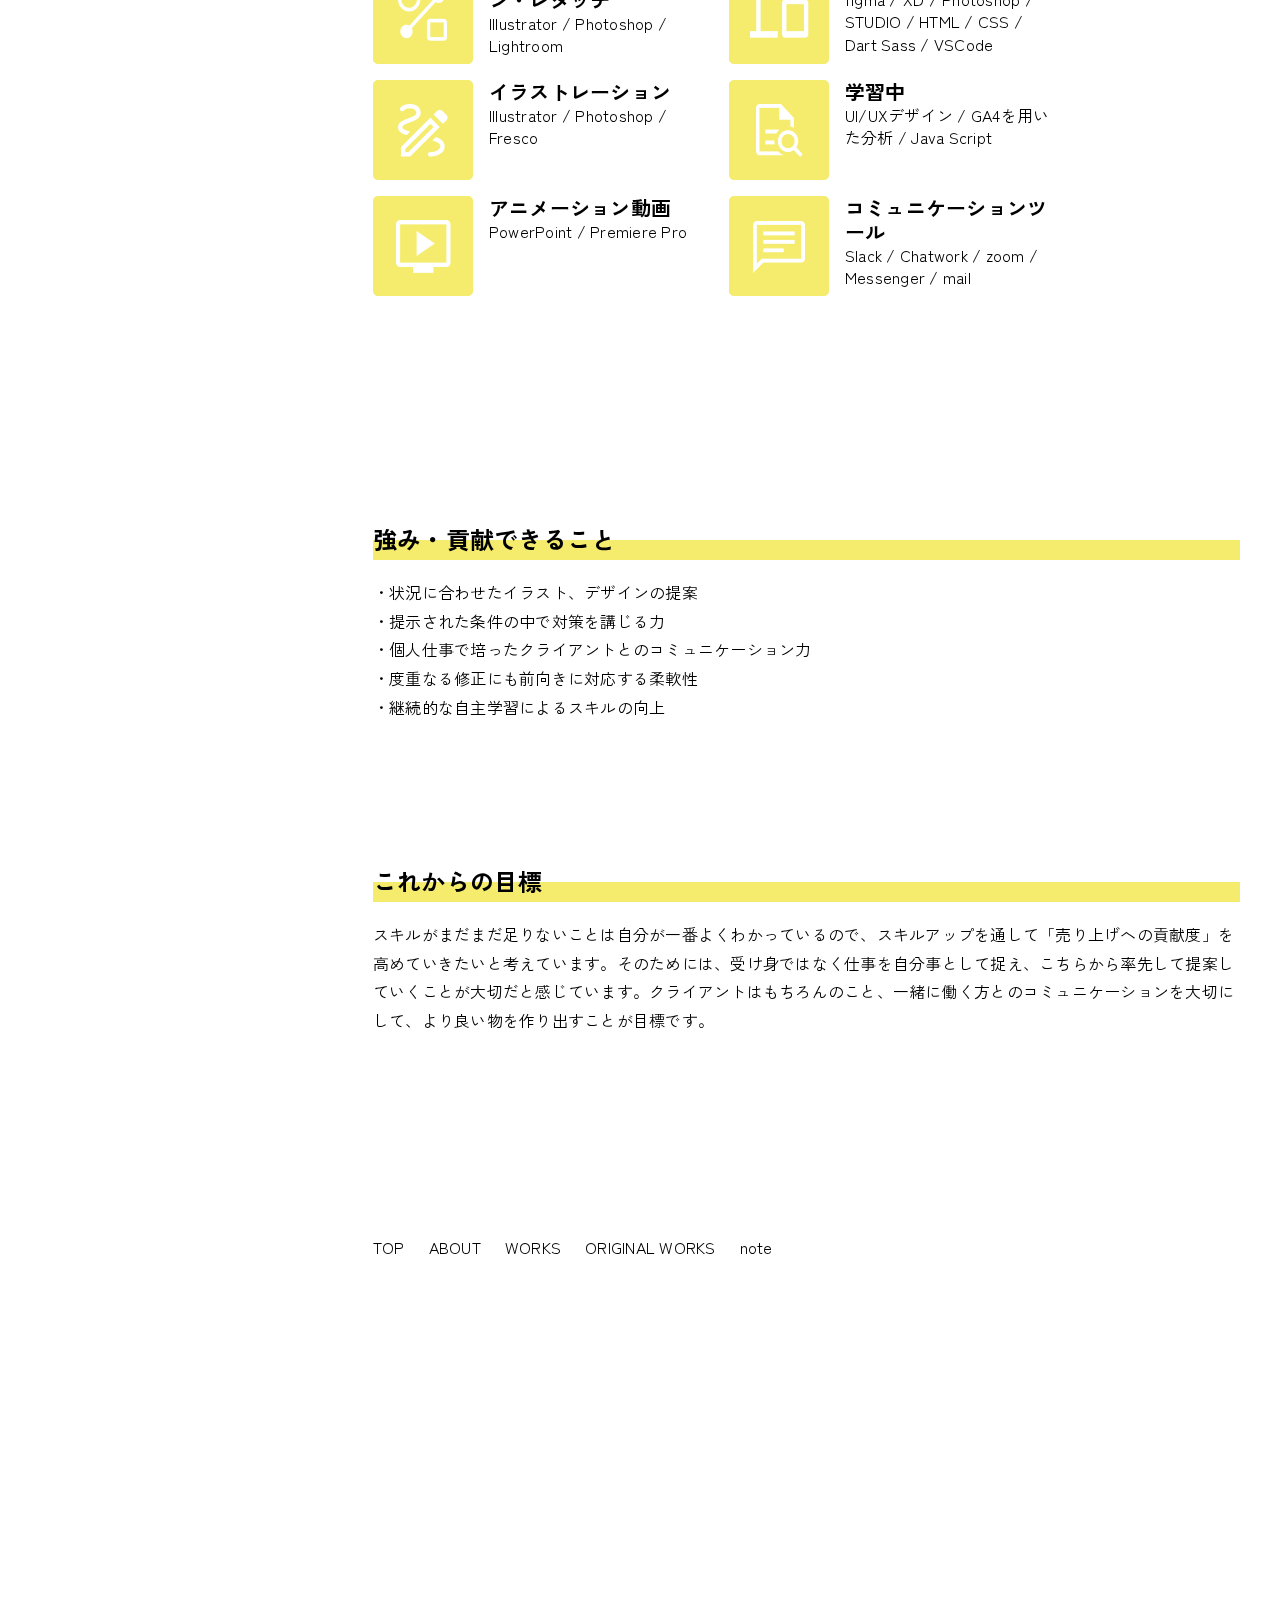
==== commit e94fd773: "noteリンク追加" ====
--- a/about.html
+++ b/about.html
@@ -7,17 +7,17 @@
     <meta http-equiv="X-UA-Compatible" content="ie=edge">
     <title>Hitomi Kotagiri PORTFOLIO</title>
     <meta name="Description" content="グラフィックデザイナー/イラストレーター、Kotagiri Hitomiのポートフォリオです。">
-    <meta property="og:title" content="Hitomi Kotagiri PORTFOLIO">
+    <meta property="og:title" content="PORTFOLIO｜TOP">
     <meta property="og:type" content="website">
-    <meta property="og:url" content="https://">
-    <meta property="og:image" content="https://">
+    <meta property="og:url" content="https://maruyanya.github.io/index.html">
+    <meta property="og:image" content="https://maruyanya.github.io/images/shere-img.png">
     <meta property="og:site_name" content="Hitomi Kotagiri PORTFOLIO">
     <meta property="og:description" content="グラフィックデザイナー/イラストレーター、Kotagiri Hitomiのポートフォリオです。">
     <meta name="format-detection" content="telephone=no">
     <meta name="twitter:card" content="summary_large_image">
-    <meta name="twitter:site" content="@" />
+    <meta name="twitter:site" content="@OOYA3" />
     <meta property="fb:app_id" content="App-ID" />
-    <link rel="icon" href="/images/index/">
+    <link rel="icon" href="/images/title-icon.png">
     <link rel="stylesheet" href="https://maxcdn.bootstrapcdn.com/font-awesome/4.7.0/css/font-awesome.min.css">
     <link rel="stylesheet" href="css/reset.css">
     <link rel="stylesheet" href="css/style.css">
@@ -52,6 +52,7 @@
                 <li><a href="about.html">ABOUT</a></li>
                 <li><a href="works.html">WORKS</a></li>
                 <li><a href="originalworks.html">ORIGINAL WORKS</a></li>
+                <li><a href="https://note.com/maruyanya">note</a></li>
             </ul>
         </nav>
 
@@ -201,6 +202,7 @@
                     <li><a href="about.html">ABOUT</a></li>
                     <li><a href="works.html">WORKS</a></li>
                     <li><a href="originalworks.html">ORIGINAL WORKS</a></li>
+                    <li><a href="https://note.com/maruyanya">note</a></li>
                 </ul>
             </footer>
         </div>
--- a/css/style.css
+++ b/css/style.css
@@ -201,7 +201,7 @@
       top: 400px;
     }
     .main-container{
-      padding: 0 24px;
+      padding: 0 24px 16px 24px;
     }
     .hero-img{
       margin-top: -40vh;
@@ -264,6 +264,8 @@
   }
 
   .btn-category{
+    font-family: 'Zen Kaku Gothic New', sans-serif, "Helvetica Neue", Arial, "Hiragino Kaku Gothic ProN", "Hiragino Sans", Meiryo, sans-serif;
+    color: var(--black);
     width: clamp(250px, 50vw, 300px);
     border-bottom: 1px solid var(--black);
     text-align: left;
@@ -322,6 +324,19 @@
     padding: 8px;
   }
 
+  .wanttodo-column-text{
+    line-height: 1.8;
+    padding: 24px 0 72px 0;
+  }
+  .wanttodo-column-text span{
+    padding: 16px 0;
+  }
+  .wanttodo-column-img{
+    width: 100%;
+    max-width: 900px;
+    height: auto;
+  }
+  
   /* 幅が477px以下 */
   @media (max-width:477px){
     .posts-container{
@@ -391,7 +406,7 @@
 
 .about-column-img{
   width: 410px;
-  height: auto;
+  height: 350px;
 }
 
 /******** about-画像切り替え ***********/
@@ -473,7 +488,9 @@
     margin: auto;
   }
   .about-column-img{
-    width: 90%;
+    width: 328px;
+    height: 280px;
+    margin: auto;
   }
   .btn{
     right: 8xw;
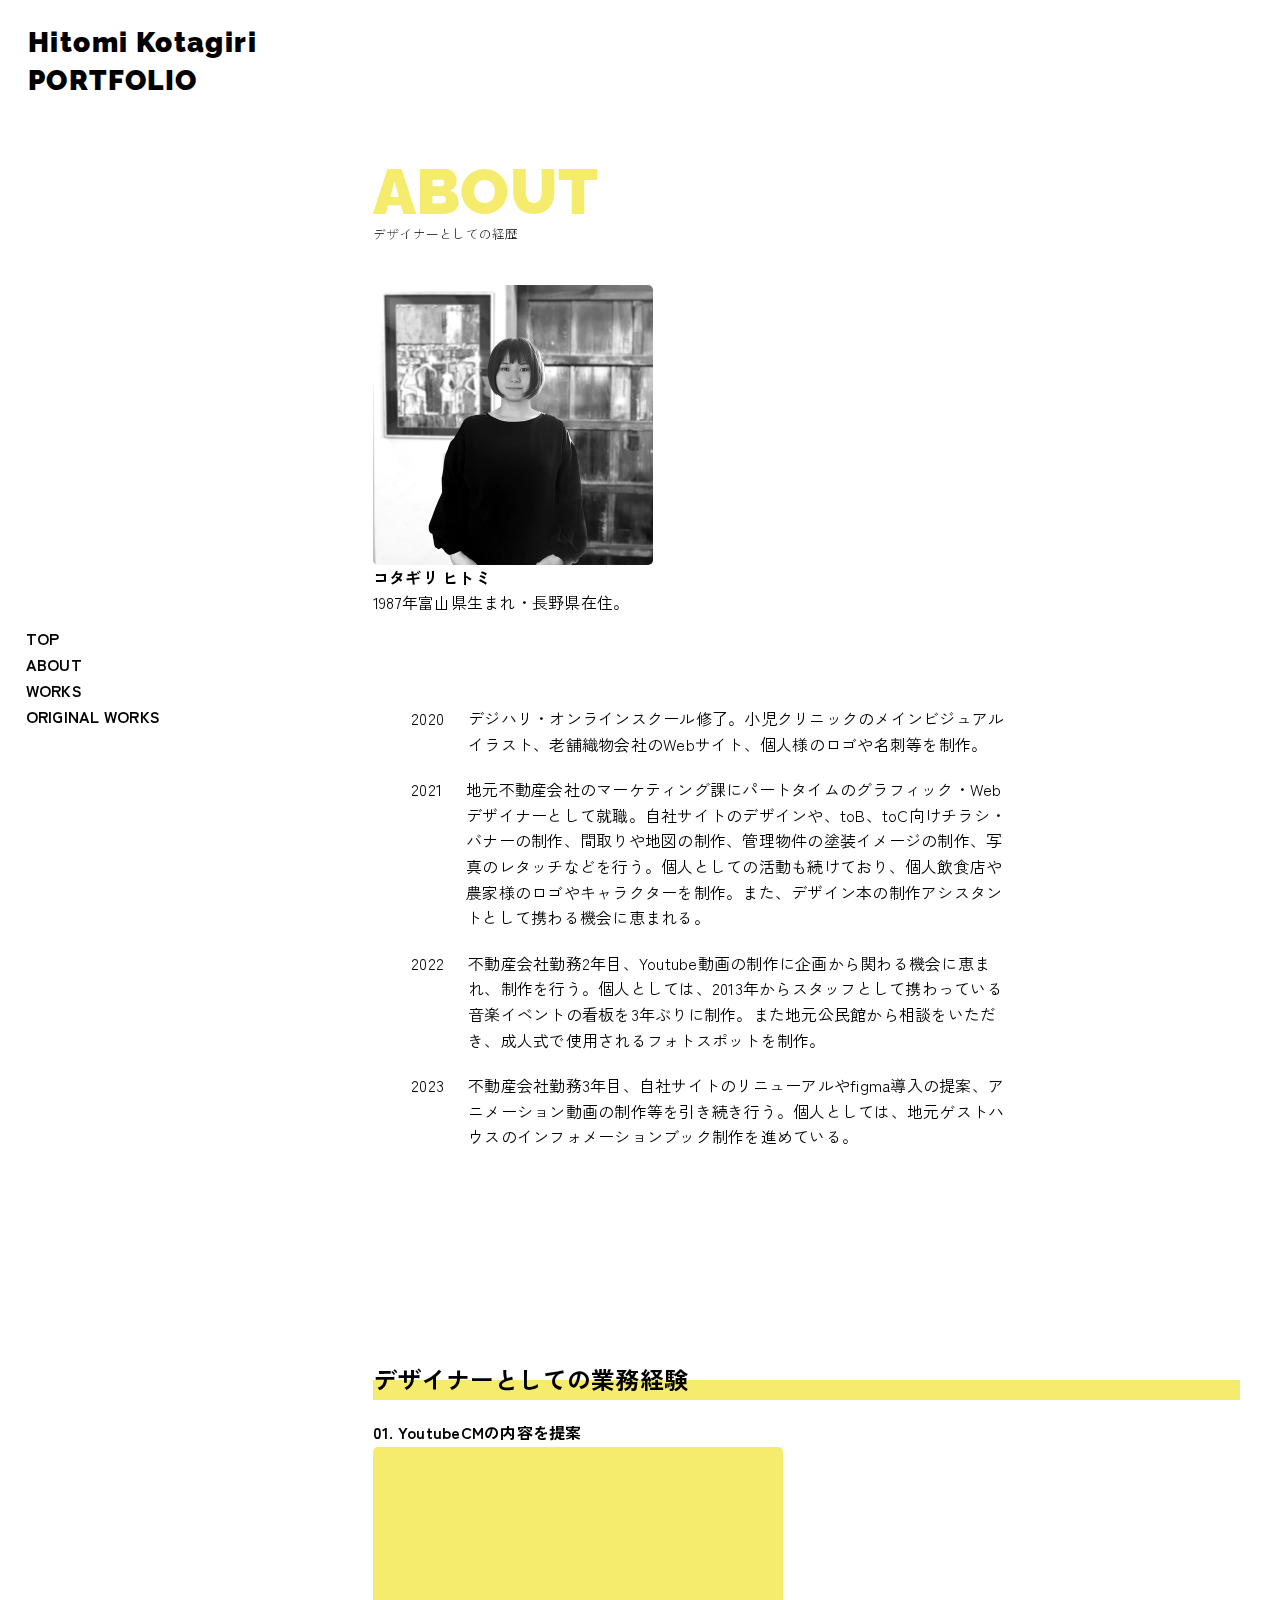
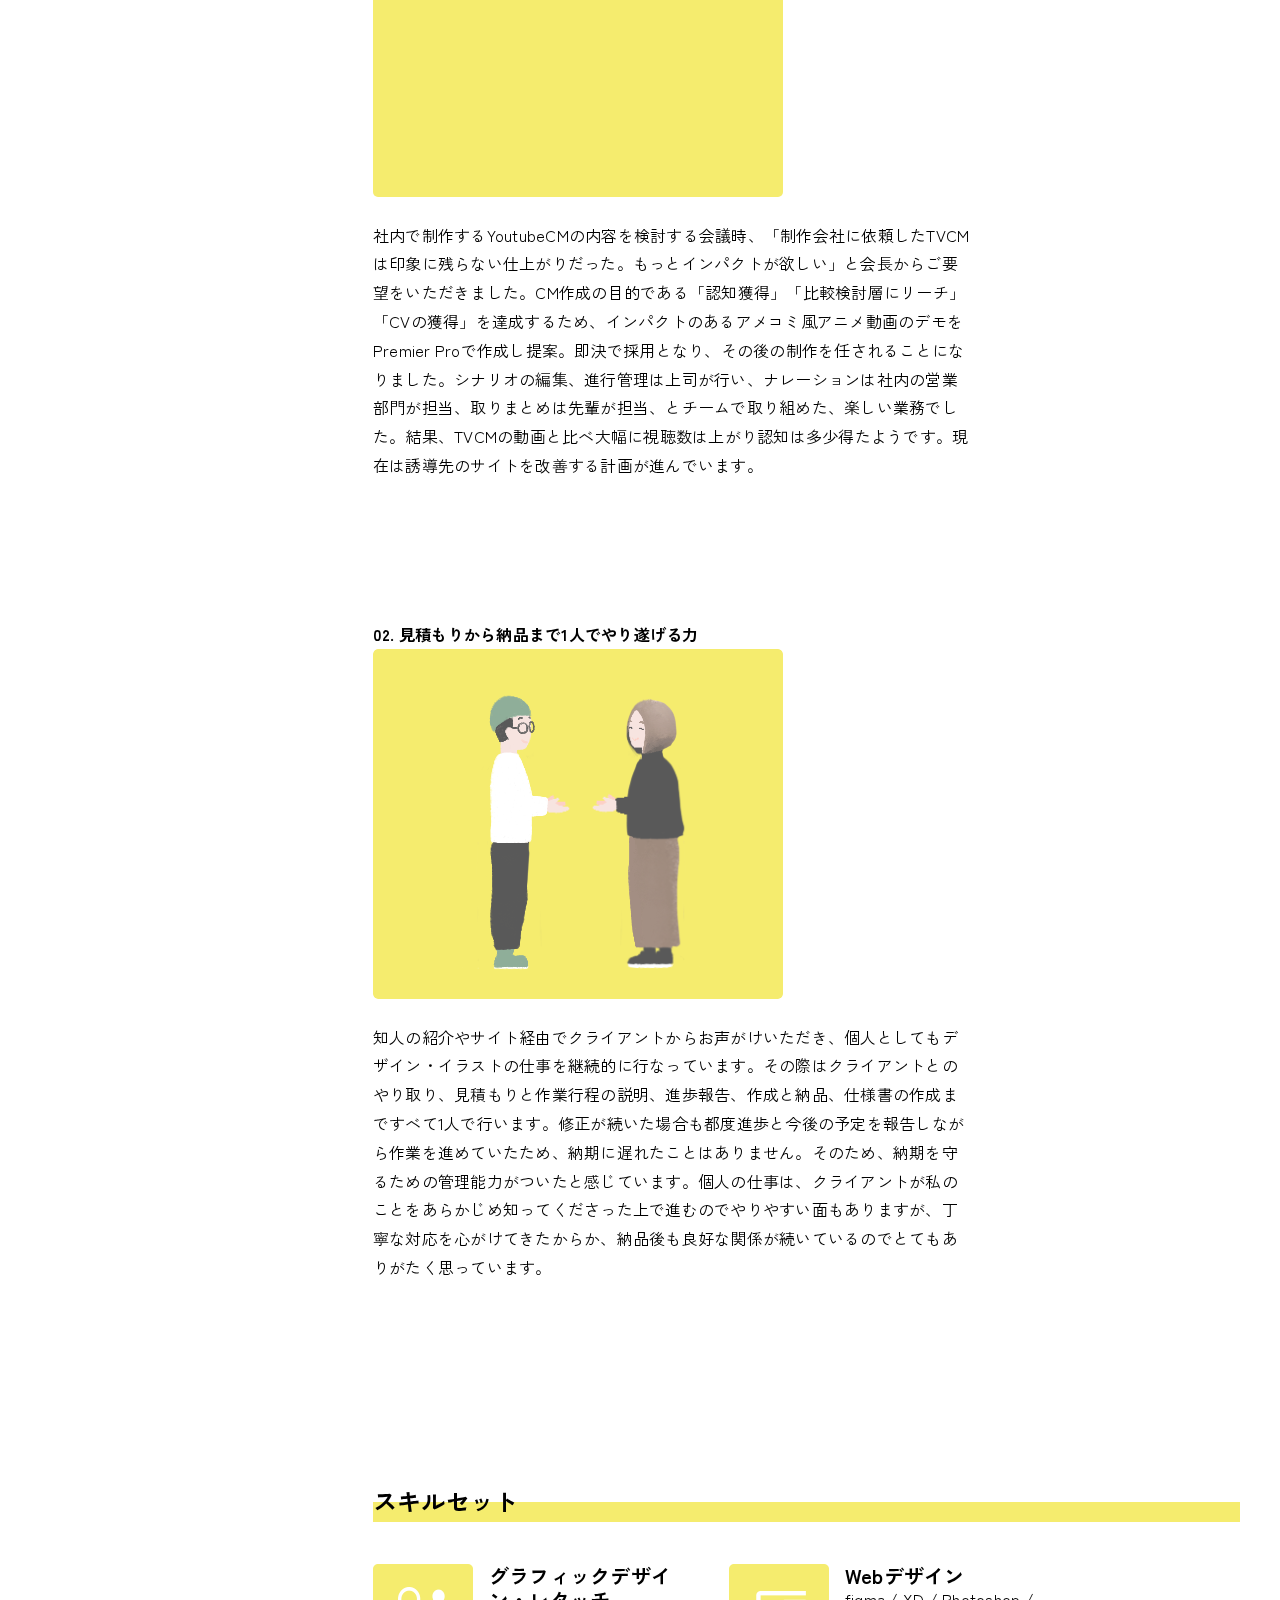
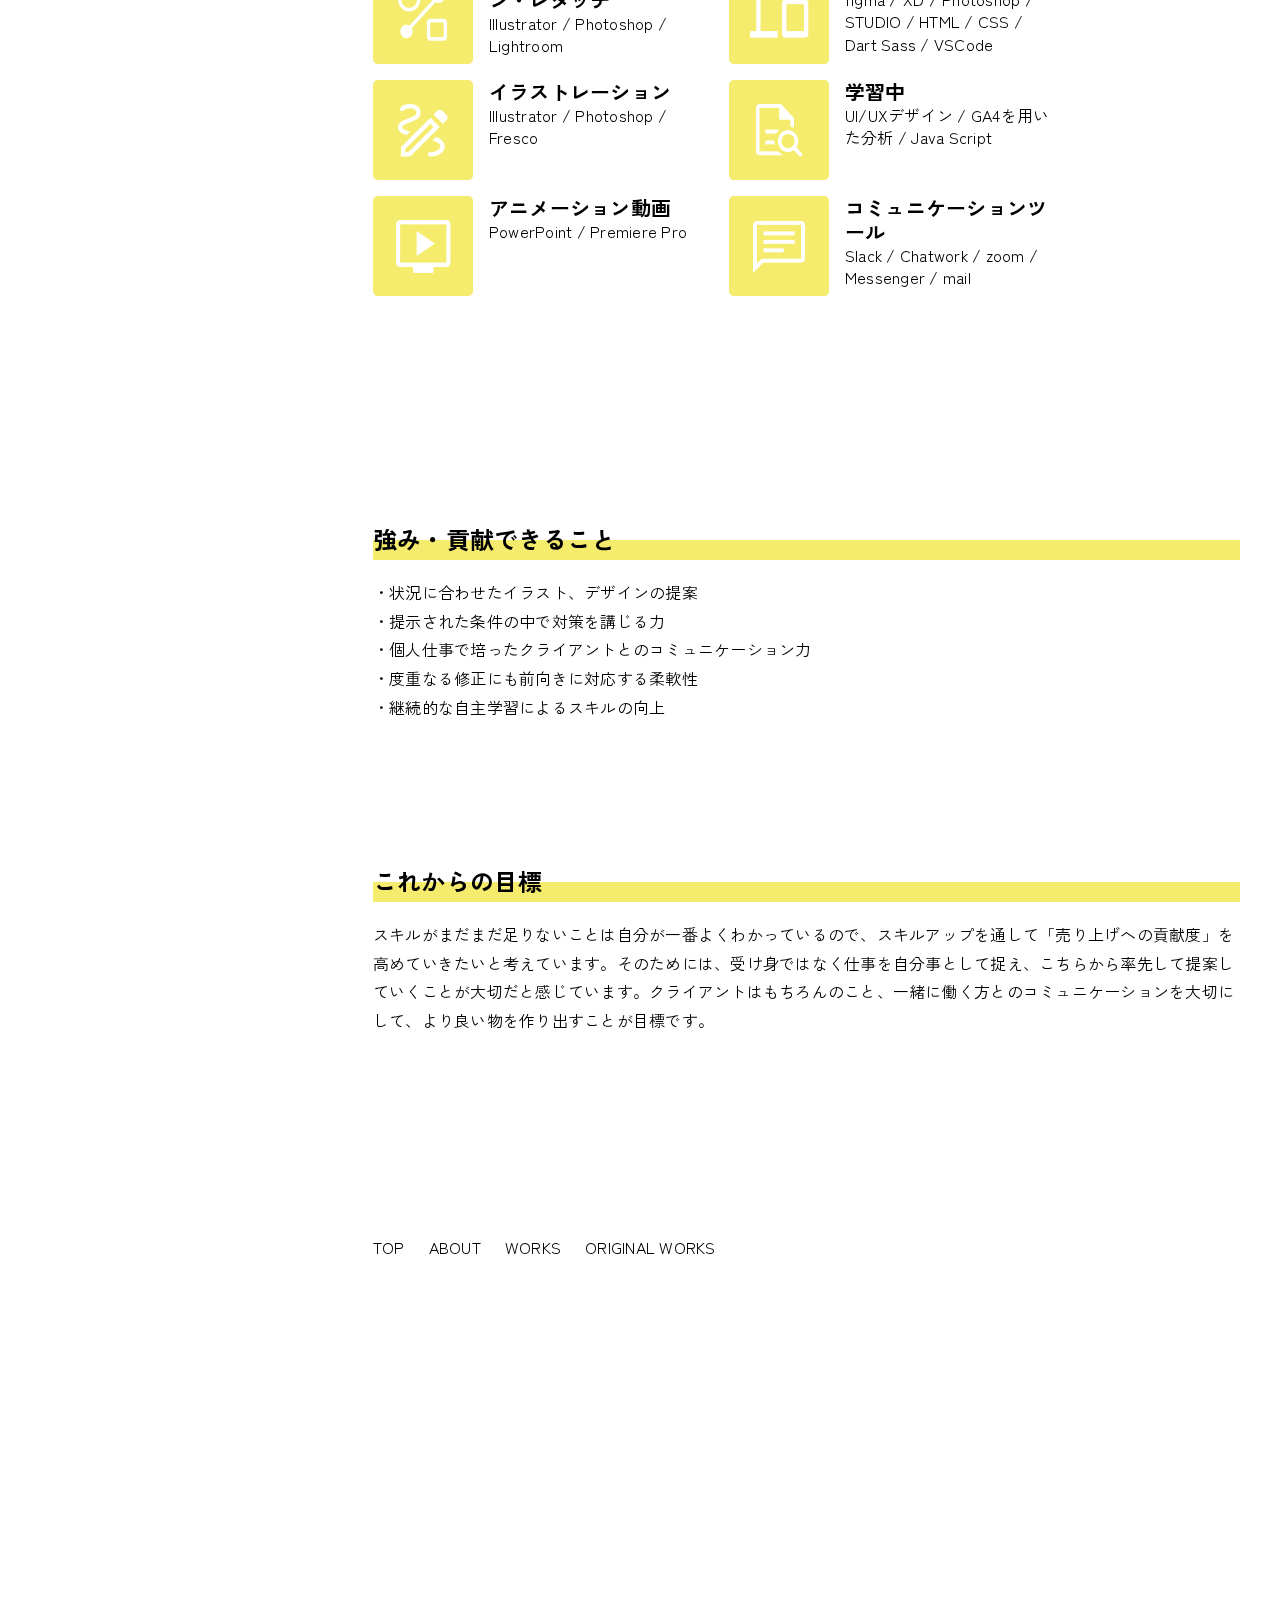
==== commit c1a7eb90: "note削除" ====
--- a/about.html
+++ b/about.html
@@ -52,7 +52,6 @@
                 <li><a href="about.html">ABOUT</a></li>
                 <li><a href="works.html">WORKS</a></li>
                 <li><a href="originalworks.html">ORIGINAL WORKS</a></li>
-                <li><a href="https://note.com/maruyanya">note</a></li>
             </ul>
         </nav>
 
@@ -202,7 +201,6 @@
                     <li><a href="about.html">ABOUT</a></li>
                     <li><a href="works.html">WORKS</a></li>
                     <li><a href="originalworks.html">ORIGINAL WORKS</a></li>
-                    <li><a href="https://note.com/maruyanya">note</a></li>
                 </ul>
             </footer>
         </div>
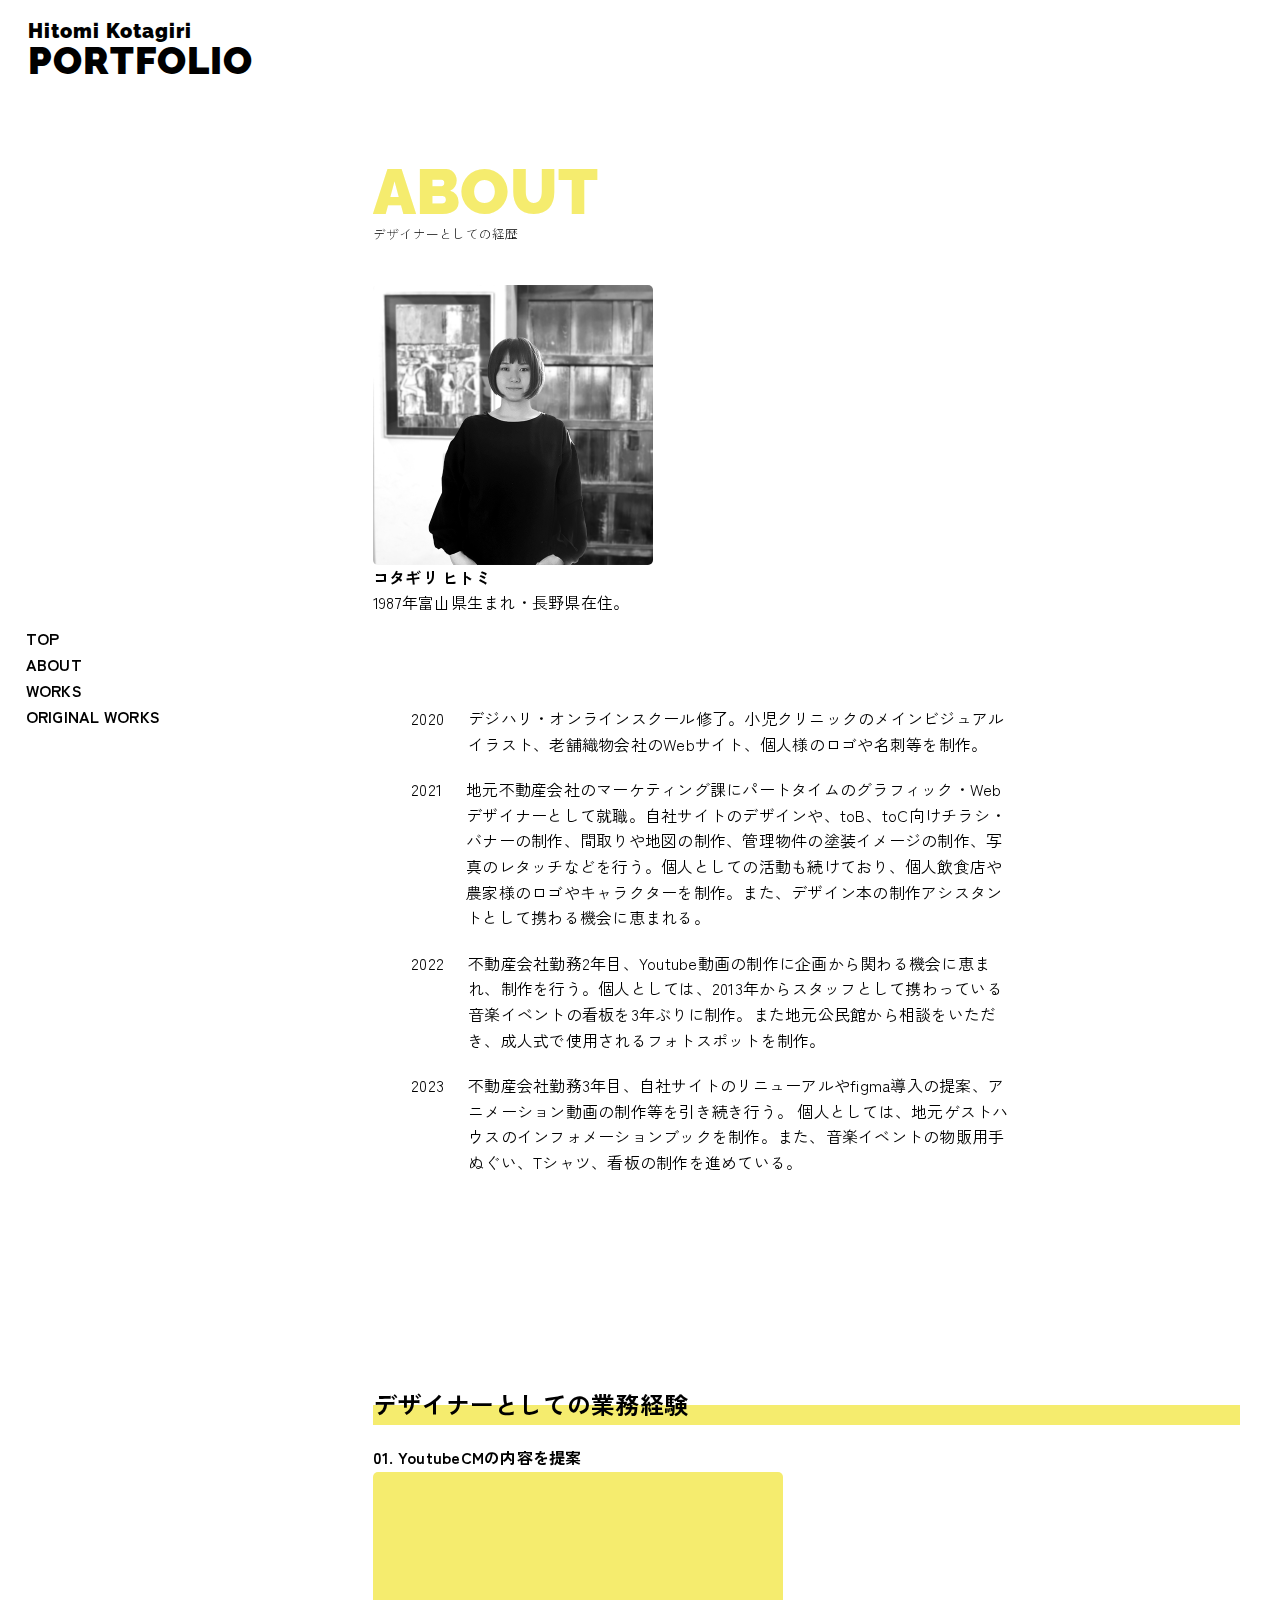
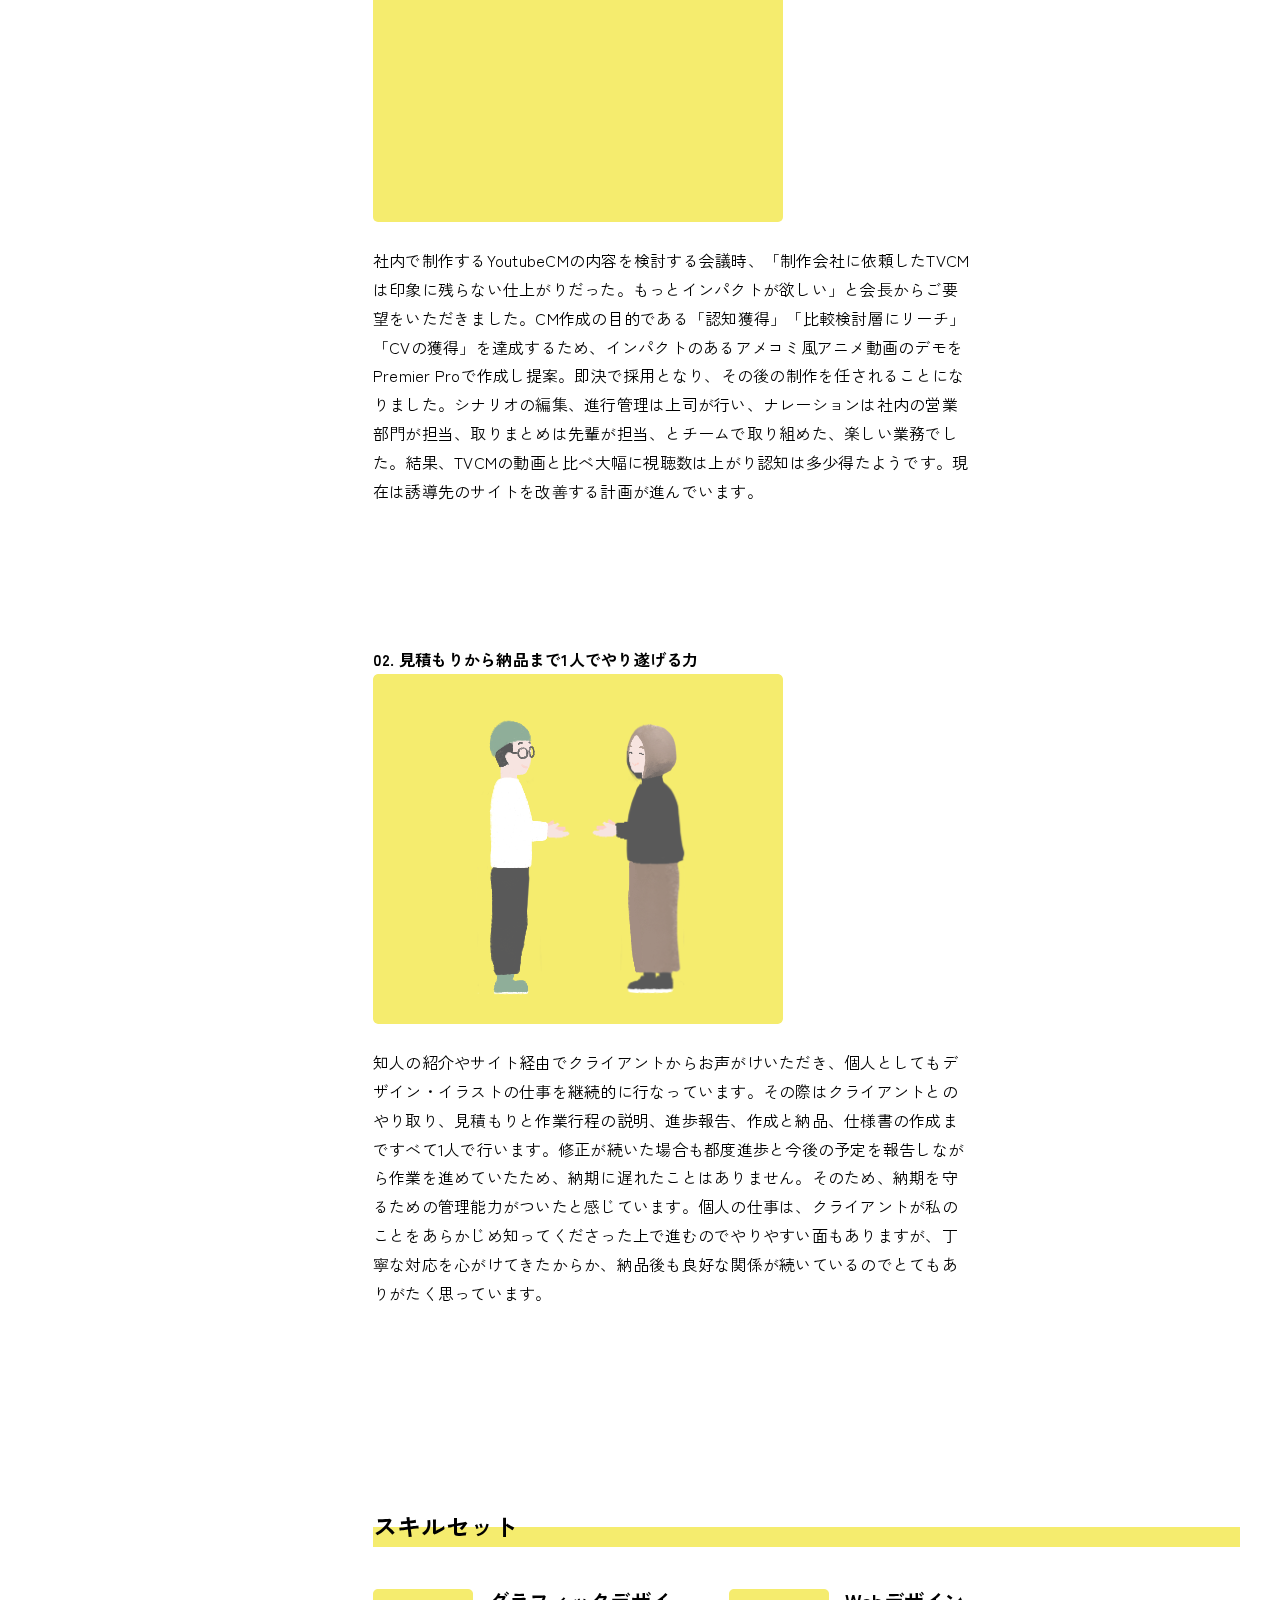
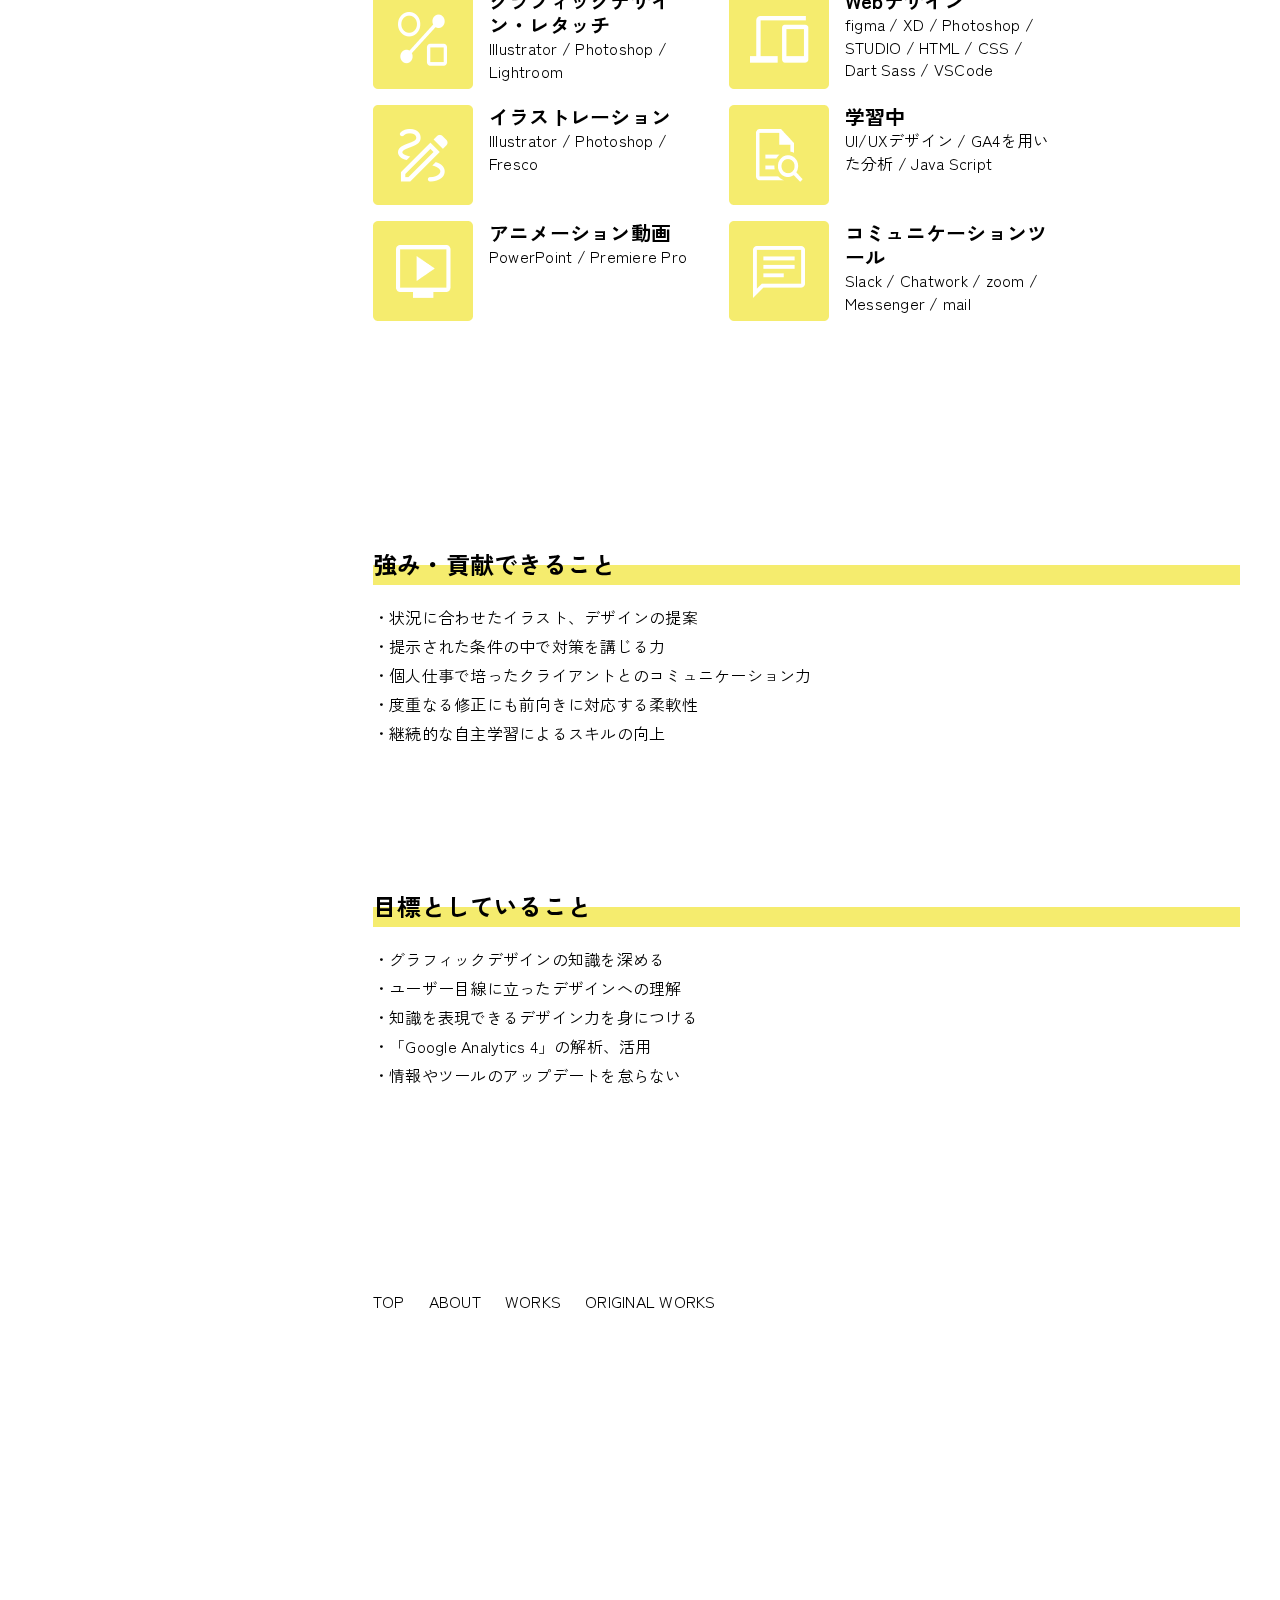
==== commit 8c234290: "内容更新" ====
--- a/about.html
+++ b/about.html
@@ -34,7 +34,7 @@
                 <section>
                     <a href="index.html">
                         <p>Hitomi Kotagiri</p>
-                        <p>PORTFOLIO</p>
+                        <p class="header-title">PORTFOLIO</p>
                     </a>
                 </section>
             </div>
@@ -82,7 +82,10 @@
                                 </dl>
                                 <dl class="about-item">
                                     <dt class="about-title">2023</dt>
-                                    <dd class="about-detail">不動産会社勤務3年目、自社サイトのリニューアルやfigma導入の提案、アニメーション動画の制作等を引き続き行う。個人としては、地元ゲストハウスのインフォメーションブック制作を進めている。</dd>
+                                    <dd class="about-detail">
+                                        不動産会社勤務3年目、自社サイトのリニューアルやfigma導入の提案、アニメーション動画の制作等を引き続き行う。
+                                        個人としては、地元ゲストハウスのインフォメーションブックを制作。また、音楽イベントの物販用手ぬぐい、Tシャツ、看板の制作を進めている。
+                                    </dd>
                                 </dl>
                             </div>
                         </p>
@@ -189,10 +192,18 @@
             </section>
     
             <section class="category-container">
-                <h6>これからの目標</h6>
-                <p class="about-line"></p>
-                <section class="about-column">
-                    <p class="about-column-text-nextgorl">スキルがまだまだ足りないことは自分が一番よくわかっているので、スキルアップを通して「売り上げへの貢献度」を高めていきたいと考えています。そのためには、受け身ではなく仕事を自分事として捉え、こちらから率先して提案していくことが大切だと感じています。クライアントはもちろんのこと、一緒に働く方とのコミュニケーションを大切にして、より良い物を作り出すことが目標です。</p>
+                <h6>目標としていること</h6>
+                <p class="about-line"></p>
+                <section class="about-column">
+                    <p class="about-column-text-nextgorl">
+                        <ul>
+                            <li>・グラフィックデザインの知識を深める</li>
+                            <li>・ユーザー目線に立ったデザインへの理解</li>
+                            <li>・知識を表現できるデザイン力を身につける</li>
+                            <li>・「Google Analytics 4」の解析、活用</li>
+                            <li>・情報やツールのアップデートを怠らない</li>
+                        </ul>
+                    </p>
                 </section>
             </section>
             <footer>
--- a/css/style.css
+++ b/css/style.css
@@ -63,7 +63,6 @@
   position: fixed;
   width: 100%;
   height: 800px;
-  background: var(--yellow);
 }
 
 .header-container{
@@ -71,12 +70,12 @@
   width: 265px;
   height: 729px;
   left: 28px;
-  top: 24px;
+  top: 16px;
   font-family: 'Raleway';
   font-style: normal;
   font-weight: 900;
-  font-size: 28px;
-  line-height: 38px;
+  font-size: 20px;
+  line-height: 30px;
   letter-spacing: 0.05em;
 }
 
@@ -89,11 +88,16 @@
   left: 2vw;
   }
 
+  .header-title{
+    font-size: 38px;
+  }
+
 /***********　navigation　**************/
 .btn{
   position: fixed;
   right: 8px;
   top: 2.5vh;
+  z-index: 110;
 }
 
 .open .btn{
@@ -153,24 +157,11 @@
     height: auto;
   }
 
-  .hero-img{
-    position: relative;
-    width: auto;
-    height: clamp(250px, 50vw, 500px);
-    margin: 80px 40px 40px 40px;
-  }
-
-  .main-img-area{
-    text-align: right;
-    margin-right: 4vw;
-  }
-
-  .hero-title{
-    position: absolute;
-    width: 36vw;
+  video {
+    width: 100%;
     height: auto;
-    top: 39vh;
-    left: 2vw;
+    display: block;
+    margin: auto;
   }
 
   .main-container{
@@ -179,10 +170,10 @@
   }
 
   .hero-text{
-  font-size: clamp(13px,2vw,24px);
+  font-size: clamp(13px,2vw,18px);
   font-weight: 500;
   text-align: right;
-  margin: 24px 0 80px 0;
+  margin: 8px 0 80px 0;
   }
 
   .hero-text span{
@@ -191,14 +182,14 @@
     font-weight: 700;
     padding-left: 40px;
   }
-  
+
   /* 幅が949px以下 */
   @media (max-width:949px){
     main{
       width: 100%;
       height: auto;
       margin: auto;
-      top: 400px;
+      top: 90px;
     }
     .main-container{
       padding: 0 24px 16px 24px;
@@ -207,28 +198,6 @@
       margin-top: -40vh;
       width: 64vw;
       height: auto;
-    }
-    .hero-title{
-      width: 57vw;
-      height: auto;
-      top: 4vh;
-      left: 3vw;
-    }
-  }
-
-  /* 幅が700px以下 */
-  @media (max-width:700px){
-    .hero-img{
-      margin-top: -32vh;
-      width: 72vw;
-      height: auto;
-      padding-bottom: 80px;
-    }
-    .hero-title{
-      width: 80vw;
-      height: auto;
-      top: 4vh;
-      left: 16vw;
     }
   }
 
@@ -261,6 +230,7 @@
   .plof img{
     border-radius: 5px;
     animation: var(--fadeup);
+    height: max-content;
   }
 
   .btn-category{
@@ -290,6 +260,10 @@
       margin: 24px 0;
       padding: 0;
       }
+    }
+
+    .about-plof-text img{
+      margin: 24px 0;
     }
 
 
@@ -555,6 +529,9 @@
 #popup-on-8{
   display: none;
 }
+#popup-on-9{
+  display: none;
+}
 
 /* チェックされたらポップアップウインドウを開く */
 #popup-on-1:checked + .popup{
@@ -579,6 +556,9 @@
   display: block;
 }
 #popup-on-8:checked + .popup{
+  display: block;
+}
+#popup-on-9:checked + .popup{
   display: block;
 }
 
